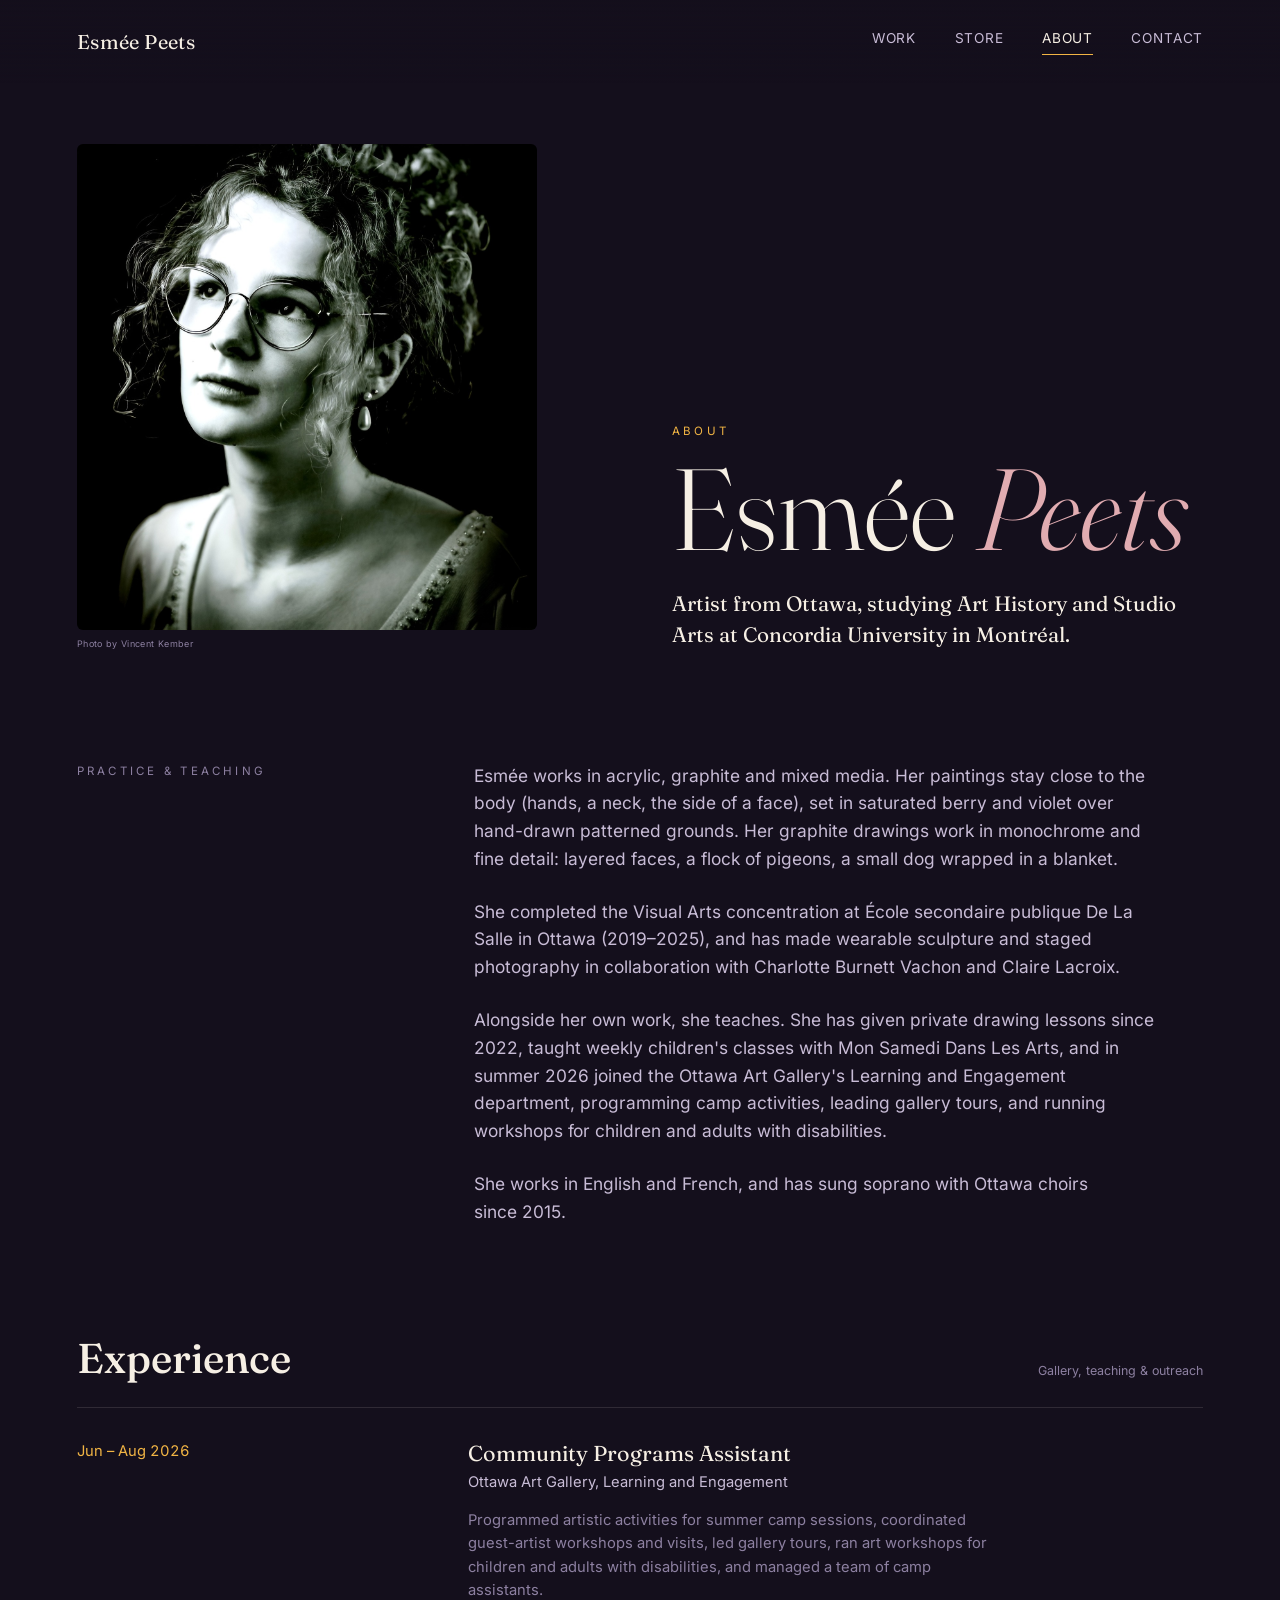
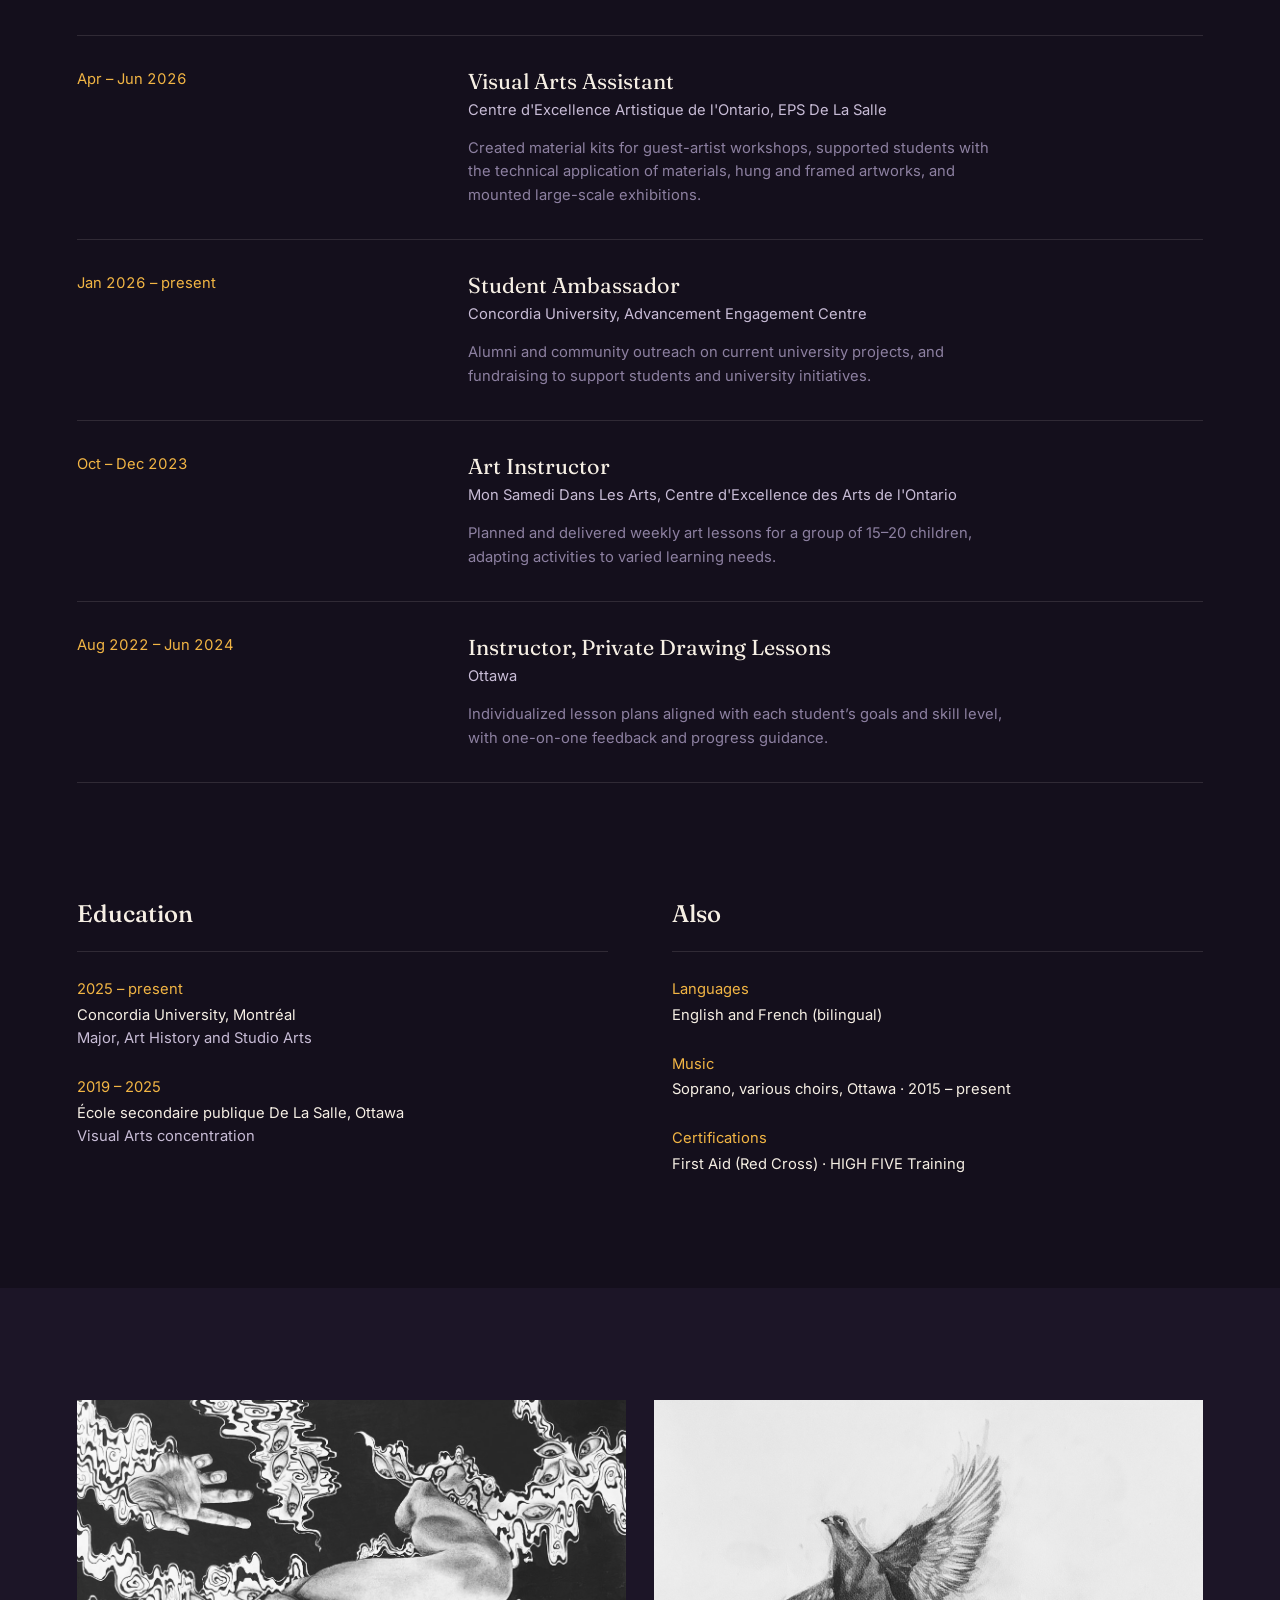
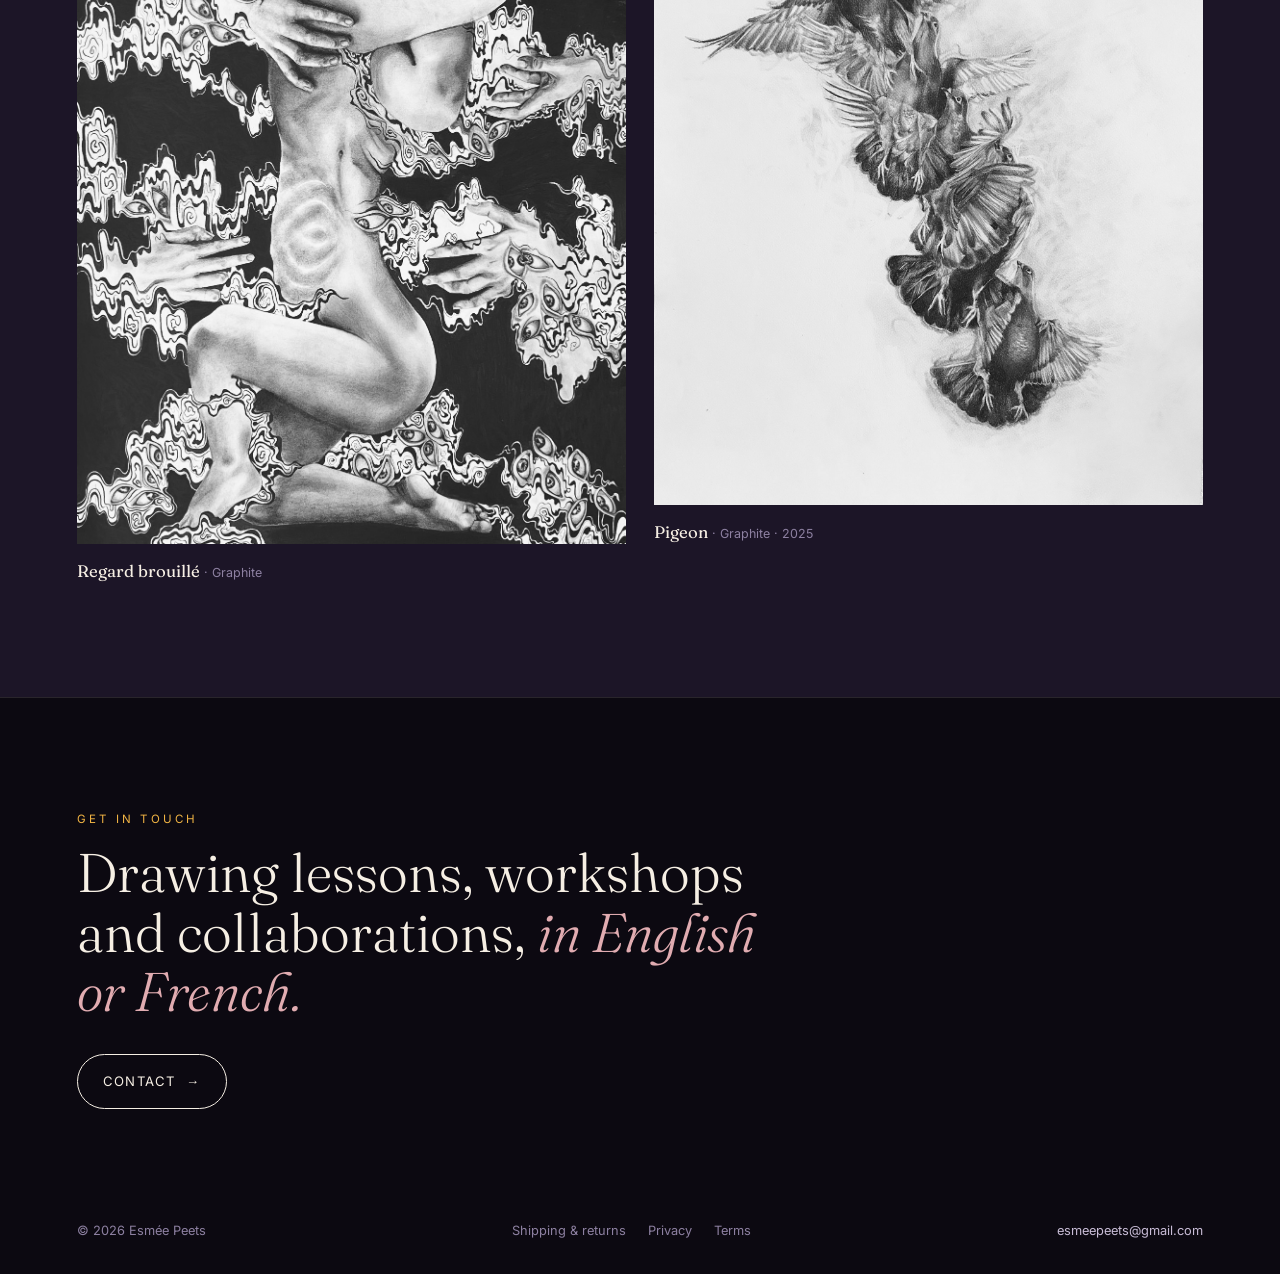
==== about/index.html @ ef52b16f "Add 404, cart, checkout, thank-you and draft policy pages Cart and checkout run on the existing loca" ====
<!DOCTYPE html>
<html lang="en">
<head>
<meta charset="utf-8">
<meta name="viewport" content="width=device-width, initial-scale=1">
<title>About · Esmée Peets</title>
<meta name="description" content="Esmée Peets is a visual artist in Ottawa/Montréal working in painting, graphite drawing, and collaborative wearable sculpture. Studying Art History and Studio Arts at Concordia University.">
<link rel="canonical" href="https://esmeepeets.com/about/">
<meta property="og:type" content="website">
<meta property="og:site_name" content="Esmée Peets">
<meta property="og:title" content="About · Esmée Peets">
<meta property="og:description" content="Esmée Peets is a visual artist in Ottawa/Montréal working in painting, graphite drawing, and collaborative wearable sculpture. Studying Art History and Studio Arts at Concordia University.">
<meta property="og:url" content="https://esmeepeets.com/about/">
<meta property="og:image" content="https://esmeepeets.com/assets/img/esmee-portrait.jpg">
<meta name="twitter:card" content="summary_large_image">
<meta name="twitter:title" content="About · Esmée Peets">
<meta name="twitter:description" content="Esmée Peets is a visual artist in Ottawa/Montréal working in painting, graphite drawing, and collaborative wearable sculpture. Studying Art History and Studio Arts at Concordia University.">
<meta name="twitter:image" content="https://esmeepeets.com/assets/img/esmee-portrait.jpg">
<link rel="icon" href="/favicon.ico" sizes="any">
<link rel="icon" href="/favicon-32x32.png" type="image/png" sizes="32x32">
<link rel="icon" href="/favicon-16x16.png" type="image/png" sizes="16x16">
<link rel="apple-touch-icon" href="/apple-touch-icon.png">
<link rel="preload" href="/assets/fonts/Fraunces-normal-latin.woff2" as="font" type="font/woff2" crossorigin>
<link rel="preload" href="/assets/fonts/Inter-normal-latin.woff2" as="font" type="font/woff2" crossorigin>
<link rel="stylesheet" href="/assets/site.css">
<script>try{if(sessionStorage.getItem('ep-curtain'))document.documentElement.classList.add('ep-arrive')}catch(e){}</script>
<script defer src="/assets/site.js" data-page="about"></script>
<script defer src="/_vercel/insights/script.js"></script>
</head>
<body>
<div id="dc-root"><div class="sc-host"><div data-ref="root" style="min-height:100vh; background:var(--bg); color:var(--ink); font-family:var(--sans); font-size:var(--fs-body); line-height:var(--lh-body); position:relative; overflow-x:clip">

  <header style="position:fixed; top:0; left:0; right:0; z-index:var(--z-header); display:flex; align-items:center; justify-content:space-between; gap:var(--space-lg); padding:var(--header-y) var(--gutter); background:linear-gradient(to bottom, rgba(20,15,28,.88), rgba(20,15,28,0))">
    <a href="/" data-go="home" data-cursor="Home" style="font-family:var(--serif); font-size:var(--fs-wordmark); letter-spacing:var(--tr-wordmark); font-weight:var(--fw-regular); color:var(--ink)">Esmée Peets</a>
    <nav style="display:flex; gap:clamp(1rem,3vw,2.4rem); font-size:var(--fs-nav); letter-spacing:var(--tr-nav); text-transform:uppercase">
      
        
        
          <a class="scp0" href="/work/" data-go="work" style="color:var(--ink-dim); padding-bottom:4px; border-bottom:1px solid transparent; transition:color var(--dur-hover) var(--ease)"><span class="sc-interp">Work</span></a>
        
      
        
        
          <a class="scp0" href="/store/" data-go="store" style="color:var(--ink-dim); padding-bottom:4px; border-bottom:1px solid transparent; transition:color var(--dur-hover) var(--ease)"><span class="sc-interp">Store</span></a>
        
      
        
          <a href="/about/" data-go="about" style="color:var(--ink); padding-bottom:4px; border-bottom:1px solid var(--gold)"><span class="sc-interp">About</span></a>
        
        
      
        
        
          <a class="scp0" href="/contact/" data-go="contact" style="color:var(--ink-dim); padding-bottom:4px; border-bottom:1px solid transparent; transition:color var(--dur-hover) var(--ease)"><span class="sc-interp">Contact</span></a>
        
      
    </nav>
  </header>

  
  

  
  

  
  

  
  
    <main data-screen-label="About" style="padding:var(--page-head-top) var(--gutter) 0">
      <div style="max-width:var(--max-w); margin:0 auto; display:grid; grid-template-columns:repeat(auto-fit, minmax(min(100%, 340px), 1fr)); gap:var(--split-gap); align-items:end">
        <div data-reveal="1" style="position:relative; max-width:460px"><img src="/assets/img/esmee-portrait.jpg" alt="Portrait of Esmée Peets" style="width:100%; height:auto; display:block; border-radius:6px"><div style="margin-top:.5rem; font-size:9px; line-height:1.3; letter-spacing:.04em; color:var(--text-meta)">Photo by Vincent Kember</div></div>
        <div data-reveal="1" data-delay=".1">
          <div style="font-size:var(--fs-eyebrow); letter-spacing:var(--tr-eyebrow); text-transform:uppercase; color:var(--gold)">About</div>
          <h1 style="margin:var(--space-sm) 0 0; font-family:var(--serif); font-weight:var(--fw-light); font-size:var(--fs-hero); line-height:.95">Esmée <em style="color:var(--rose-dust)">Peets</em></h1>
          <p style="margin:var(--space-lg) 0 0; max-width:40ch; font-family:var(--serif); font-size:var(--fs-bio-lead); line-height:1.45; color:var(--ink); text-wrap:pretty">Artist from Ottawa, studying Art History and Studio Arts at Concordia University in Montréal.</p>
        </div>
      </div>

      <section style="max-width:var(--max-w); margin:0 auto; padding:var(--section-y) 0; display:grid; grid-template-columns:repeat(auto-fit, minmax(min(100%, 240px), 1fr)); gap:var(--split-gap)">
        <div data-reveal="1" style="font-size:var(--fs-eyebrow); letter-spacing:var(--tr-eyebrow); text-transform:uppercase; color:var(--ink-faint)">Practice &amp; teaching</div>
        <div style="grid-column:span 2; max-width:62ch; display:flex; flex-direction:column; gap:var(--space-lg); color:var(--ink-dim); font-size:1.08rem; text-wrap:pretty">
          <p data-reveal="1" style="margin:0">Esmée works in acrylic, graphite and mixed media. Her paintings stay close to the body (hands, a neck, the side of a face), set in saturated berry and violet over hand-drawn patterned grounds. Her graphite drawings work in monochrome and fine detail: layered faces, a flock of pigeons, a small dog wrapped in a blanket.</p>
          <p data-reveal="1" style="margin:0">She completed the Visual Arts concentration at École secondaire publique De La Salle in Ottawa (2019–2025), and has made wearable sculpture and staged photography in collaboration with Charlotte Burnett Vachon and Claire Lacroix.</p>
          <p data-reveal="1" style="margin:0">Alongside her own work, she teaches. She has given private drawing lessons since 2022, taught weekly children's classes with Mon Samedi Dans Les Arts, and in summer 2026 joined the Ottawa Art Gallery's Learning and Engagement department, programming camp activities, leading gallery tours, and running workshops for children and adults with disabilities.</p>
          <p data-reveal="1" style="margin:0">She works in English and French, and has sung soprano with Ottawa choirs since 2015.</p>
        </div>
      </section>

      <section style="max-width:var(--max-w); margin:0 auto; padding-bottom:var(--section-y)">
        <div data-reveal="1" style="display:flex; justify-content:space-between; align-items:end; gap:var(--space-lg); flex-wrap:wrap; padding-bottom:var(--space-lg); border-bottom:1px solid var(--line)">
          <h2 style="margin:0; font-family:var(--serif); font-weight:var(--fw-heading); font-size:var(--fs-h2); line-height:var(--lh-heading)">Experience</h2>
          <span style="font-size:var(--fs-meta); color:var(--text-meta)">Gallery, teaching &amp; outreach</span>
        </div>
        
          <div data-reveal="1" style="display:grid; grid-template-columns:repeat(auto-fit, minmax(min(100%, 200px), 1fr)); gap:var(--space-md) var(--space-3xl); padding:var(--space-xl) 0; border-bottom:1px solid var(--line)">
            <div style="font-size:var(--fs-cv); color:var(--gold); font-variant-numeric:tabular-nums"><span class="sc-interp">Jun – Aug 2026</span></div>
            <div style="grid-column:span 2">
              <div style="font-family:var(--serif); font-size:1.35rem; line-height:1.25"><span class="sc-interp">Community Programs Assistant</span></div>
              <div style="font-size:var(--fs-cv); color:var(--ink-dim); margin-top:4px"><span class="sc-interp">Ottawa Art Gallery, Learning and Engagement</span></div>
              <p style="margin:var(--space-sm) 0 0; font-size:var(--fs-cv); color:var(--text-meta); max-width:60ch"><span class="sc-interp">Programmed artistic activities for summer camp sessions, coordinated guest-artist workshops and visits, led gallery tours, ran art workshops for children and adults with disabilities, and managed a team of camp assistants.</span></p>
            </div>
          </div>
        
          <div data-reveal="1" style="display:grid; grid-template-columns:repeat(auto-fit, minmax(min(100%, 200px), 1fr)); gap:var(--space-md) var(--space-3xl); padding:var(--space-xl) 0; border-bottom:1px solid var(--line)">
            <div style="font-size:var(--fs-cv); color:var(--gold); font-variant-numeric:tabular-nums"><span class="sc-interp">Apr – Jun 2026</span></div>
            <div style="grid-column:span 2">
              <div style="font-family:var(--serif); font-size:1.35rem; line-height:1.25"><span class="sc-interp">Visual Arts Assistant</span></div>
              <div style="font-size:var(--fs-cv); color:var(--ink-dim); margin-top:4px"><span class="sc-interp">Centre d'Excellence Artistique de l'Ontario, EPS De La Salle</span></div>
              <p style="margin:var(--space-sm) 0 0; font-size:var(--fs-cv); color:var(--text-meta); max-width:60ch"><span class="sc-interp">Created material kits for guest-artist workshops, supported students with the technical application of materials, hung and framed artworks, and mounted large-scale exhibitions.</span></p>
            </div>
          </div>
        
          <div data-reveal="1" style="display:grid; grid-template-columns:repeat(auto-fit, minmax(min(100%, 200px), 1fr)); gap:var(--space-md) var(--space-3xl); padding:var(--space-xl) 0; border-bottom:1px solid var(--line)">
            <div style="font-size:var(--fs-cv); color:var(--gold); font-variant-numeric:tabular-nums"><span class="sc-interp">Jan 2026 – present</span></div>
            <div style="grid-column:span 2">
              <div style="font-family:var(--serif); font-size:1.35rem; line-height:1.25"><span class="sc-interp">Student Ambassador</span></div>
              <div style="font-size:var(--fs-cv); color:var(--ink-dim); margin-top:4px"><span class="sc-interp">Concordia University, Advancement Engagement Centre</span></div>
              <p style="margin:var(--space-sm) 0 0; font-size:var(--fs-cv); color:var(--text-meta); max-width:60ch"><span class="sc-interp">Alumni and community outreach on current university projects, and fundraising to support students and university initiatives.</span></p>
            </div>
          </div>
        
          <div data-reveal="1" style="display:grid; grid-template-columns:repeat(auto-fit, minmax(min(100%, 200px), 1fr)); gap:var(--space-md) var(--space-3xl); padding:var(--space-xl) 0; border-bottom:1px solid var(--line)">
            <div style="font-size:var(--fs-cv); color:var(--gold); font-variant-numeric:tabular-nums"><span class="sc-interp">Oct – Dec 2023</span></div>
            <div style="grid-column:span 2">
              <div style="font-family:var(--serif); font-size:1.35rem; line-height:1.25"><span class="sc-interp">Art Instructor</span></div>
              <div style="font-size:var(--fs-cv); color:var(--ink-dim); margin-top:4px"><span class="sc-interp">Mon Samedi Dans Les Arts, Centre d'Excellence des Arts de l'Ontario</span></div>
              <p style="margin:var(--space-sm) 0 0; font-size:var(--fs-cv); color:var(--text-meta); max-width:60ch"><span class="sc-interp">Planned and delivered weekly art lessons for a group of 15–20 children, adapting activities to varied learning needs.</span></p>
            </div>
          </div>
        
          <div data-reveal="1" style="display:grid; grid-template-columns:repeat(auto-fit, minmax(min(100%, 200px), 1fr)); gap:var(--space-md) var(--space-3xl); padding:var(--space-xl) 0; border-bottom:1px solid var(--line)">
            <div style="font-size:var(--fs-cv); color:var(--gold); font-variant-numeric:tabular-nums"><span class="sc-interp">Aug 2022 – Jun 2024</span></div>
            <div style="grid-column:span 2">
              <div style="font-family:var(--serif); font-size:1.35rem; line-height:1.25"><span class="sc-interp">Instructor, Private Drawing Lessons</span></div>
              <div style="font-size:var(--fs-cv); color:var(--ink-dim); margin-top:4px"><span class="sc-interp">Ottawa</span></div>
              <p style="margin:var(--space-sm) 0 0; font-size:var(--fs-cv); color:var(--text-meta); max-width:60ch"><span class="sc-interp">Individualized lesson plans aligned with each student’s goals and skill level, with one-on-one feedback and progress guidance.</span></p>
            </div>
          </div>
        
      </section>

      <section style="max-width:var(--max-w); margin:0 auto; padding-bottom:var(--section-y); display:grid; grid-template-columns:repeat(auto-fit, minmax(min(100%, 300px), 1fr)); gap:var(--split-gap)">
        <div data-reveal="1">
          <h3 style="margin:0; padding-bottom:var(--space-md); border-bottom:1px solid var(--line); font-family:var(--serif); font-weight:var(--fw-heading); font-size:1.5rem">Education</h3>
          <div style="display:flex; flex-direction:column; gap:var(--space-lg); margin-top:var(--space-lg); font-size:var(--fs-cv)">
            <div><div style="color:var(--gold)">2025 – present</div><div style="margin-top:2px">Concordia University, Montréal</div><div style="color:var(--ink-dim)">Major, Art History and Studio Arts</div></div>
            <div><div style="color:var(--gold)">2019 – 2025</div><div style="margin-top:2px">École secondaire publique De La Salle, Ottawa</div><div style="color:var(--ink-dim)">Visual Arts concentration</div></div>
          </div>
        </div>
        <div data-reveal="1" data-delay=".1">
          <h3 style="margin:0; padding-bottom:var(--space-md); border-bottom:1px solid var(--line); font-family:var(--serif); font-weight:var(--fw-heading); font-size:1.5rem">Also</h3>
          <div style="display:flex; flex-direction:column; gap:var(--space-lg); margin-top:var(--space-lg); font-size:var(--fs-cv)">
            <div><div style="color:var(--gold)">Languages</div><div style="margin-top:2px">English and French (bilingual)</div></div>
            <div><div style="color:var(--gold)">Music</div><div style="margin-top:2px">Soprano, various choirs, Ottawa · 2015 – present</div></div>
            <div><div style="color:var(--gold)">Certifications</div><div style="margin-top:2px">First Aid (Red Cross) · HIGH FIVE Training</div></div>
          </div>
        </div>
      </section>

      <section style="margin:0 calc(-1 * var(--gutter)); padding:var(--section-y) var(--gutter); background:var(--bg-soft)">
        <div style="max-width:var(--max-w); margin:0 auto; display:grid; grid-template-columns:repeat(auto-fit, minmax(min(100%, 300px), 1fr)); gap:var(--grid-gap); align-items:start">
          
            <figure data-reveal="1" style="margin:0">
              <img src="/assets/img/regard-brouille.jpg" alt="Regard brouillé" data-action="open" data-value="regard-brouille" data-cursor="View" style="display:block; width:100%">
              <figcaption style="margin-top:var(--space-sm); font-size:var(--fs-meta); color:var(--text-meta)"><span style="font-family:var(--serif); font-size:var(--fs-work-title); color:var(--ink)"><span class="sc-interp">Regard brouillé</span></span> · <span class="sc-interp">Graphite</span></figcaption>
            </figure>
          
            <figure data-reveal="1" style="margin:0">
              <img src="/assets/img/pigeon.jpg" alt="Pigeon" data-action="open" data-value="pigeon" data-cursor="View" style="display:block; width:100%">
              <figcaption style="margin-top:var(--space-sm); font-size:var(--fs-meta); color:var(--text-meta)"><span style="font-family:var(--serif); font-size:var(--fs-work-title); color:var(--ink)"><span class="sc-interp">Pigeon</span></span> · <span class="sc-interp">Graphite · 2025</span></figcaption>
            </figure>
          
        </div>
      </section>
    </main>
  

  
  

  <footer style="padding:var(--section-y) var(--gutter) var(--space-xl); border-top:1px solid var(--line); background:var(--bg-deep)">
    <div style="max-width:var(--max-w); margin:0 auto">
      
        <div data-reveal="1" style="padding-bottom:var(--section-y)">
          <div style="font-size:var(--fs-eyebrow); letter-spacing:var(--tr-eyebrow); text-transform:uppercase; color:var(--gold)">Get in touch</div>
          <h2 style="margin:var(--space-sm) 0 0; max-width:22ch; font-family:var(--serif); font-weight:var(--fw-light); font-size:var(--fs-footer-cta); line-height:1.1; text-wrap:pretty">Drawing lessons, workshops and collaborations, <em style="color:var(--rose-dust)">in English or French.</em></h2>
          <a class="scp5" href="/contact/" data-go="contact" data-cursor="Say hi" style="display:inline-flex; gap:.7rem; margin-top:var(--space-xl); padding:1rem 1.6rem; border-radius:var(--radius-pill); border:1px solid var(--ink); font-size:var(--fs-btn); letter-spacing:var(--tr-btn); text-transform:uppercase; transition:background var(--dur-hover) var(--ease), color var(--dur-hover) var(--ease)">Contact <span>→</span></a>
        </div>
      
      <div style="display:flex; flex-wrap:wrap; justify-content:space-between; gap:var(--space-md); font-size:var(--fs-footer); color:var(--ink-faint)">
        <span>© 2026 Esmée Peets</span><span class="ep-foot-links"><a href="/shipping-returns/" data-go="shipping">Shipping &amp; returns</a><a href="/privacy/" data-go="privacy">Privacy</a><a href="/terms/" data-go="terms">Terms</a></span>
        <a href="mailto:esmeepeets@gmail.com" style="color:var(--ink-dim)">esmeepeets@gmail.com</a>
      </div>
    </div>
  </footer>

  <template data-if="lb"><div data-action="closeLb" style="position:fixed; inset:0; z-index:var(--z-lightbox); background:var(--surface-scrim); display:flex; align-items:center; justify-content:center; padding:5vh 5vw; backdrop-filter:blur(6px)">
      <div data-action="stop" style="display:flex; flex-wrap:wrap; align-items:flex-end; gap:var(--space-3xl); width:100%; max-width:var(--max-w-lightbox)">
        <div style="flex:1 1 420px; min-width:0; display:flex; justify-content:center">
          <img data-bind-src="lb.src" data-bind-alt="lb.title" style="display:block; max-width:100%; max-height:82vh; object-fit:contain; box-shadow:0 40px 90px rgba(0,0,0,.6)">
        </div>
        <div style="flex:0 1 260px">
          <div style="font-size:var(--fs-meta); color:var(--gold); font-variant-numeric:tabular-nums; letter-spacing:.1em"><span class="sc-interp" data-bind="lbCounter"></span></div>
          <div style="margin-top:var(--space-sm); font-family:var(--serif); font-size:var(--fs-lightbox-title); line-height:1.1"><span class="sc-interp" data-bind="lb.title"></span></div>
          <div style="margin-top:var(--space-md); display:flex; flex-direction:column; gap:.3rem; font-size:var(--fs-lightbox-meta); color:var(--ink-dim)">
            <span><span class="sc-interp" data-bind="lb.medium"></span></span>
            <span><span class="sc-interp" data-bind="lb.dimsLine"></span></span>
            <span><span class="sc-interp" data-bind="lb.yearLine"></span></span>
            <span style="color:var(--text-meta)"><span class="sc-interp" data-bind="lb.noteLine"></span></span>
          </div>
          <div style="display:flex; gap:var(--space-sm); margin-top:var(--space-xl)">
            <button class="scp2" data-action="lbPrev" aria-label="Previous" style="width:var(--hit-round); height:var(--hit-round); border-radius:50%; border:1px solid var(--line); background:transparent">←</button>
            <button class="scp2" data-action="lbNext" aria-label="Next" style="width:var(--hit-round); height:var(--hit-round); border-radius:50%; border:1px solid var(--line); background:transparent">→</button>
          </div>
        </div>
      </div>
      <button class="scp2" data-action="closeLb" aria-label="Close" style="position:absolute; top:1.4rem; right:var(--gutter); width:var(--hit-round); height:var(--hit-round); border-radius:50%; border:1px solid var(--line); background:transparent; font-size:1.1rem">✕</button>
    </div></template>

  
    <div style="position:fixed; inset:0; z-index:var(--z-grain); pointer-events:none; opacity:.09; mix-blend-mode:overlay"></div>
  
  <div data-curtain style="position: fixed; inset: 0px; z-index: var(--z-curtain); pointer-events: none; display: flex;"><span style="flex: 1 1 0%; margin-right: -1px; background: linear-gradient(to right, #360167, #6B0772, #AF1281, #CF268A, #E65C9C, #FB8CAB) 0% 0 / 400% 100%; transform: scaleY(0); transform-origin: center bottom; transition: none;"></span><span style="flex: 1 1 0%; margin-right: -1px; background: linear-gradient(to right, #360167, #6B0772, #AF1281, #CF268A, #E65C9C, #FB8CAB) 33.333% 0 / 400% 100%; transform: scaleY(0); transform-origin: center bottom; transition: none;"></span><span style="flex: 1 1 0%; margin-right: -1px; background: linear-gradient(to right, #360167, #6B0772, #AF1281, #CF268A, #E65C9C, #FB8CAB) 66.667% 0 / 400% 100%; transform: scaleY(0); transform-origin: center bottom; transition: none;"></span><span style="flex: 1 1 0%; background: linear-gradient(to right, #360167, #6B0772, #AF1281, #CF268A, #E65C9C, #FB8CAB) 100% 0 / 400% 100%; transform: scaleY(0); transform-origin: center bottom; transition: none;"></span></div>
  
</div></div></div>
<script id="ep-data" type="application/json">{"works":[{"id":"flux","title":"Flux","cat":"painting","src":"/assets/img/flux.jpg","medium":"Acrylic on canvas","meta":"Acrylic on canvas · 36 x 48 in","dimsLine":"36 x 48 in","yearLine":"","noteLine":"Grade 12 series"},{"id":"jecoute","title":"J'écoute","cat":"painting","src":"/assets/img/jecoute.jpg","medium":"Acrylic on canvas","meta":"Acrylic on canvas · 16 x 20 in","dimsLine":"16 x 20 in","yearLine":"","noteLine":"Grade 12 series"},{"id":"regard-brouille","title":"Regard brouillé","cat":"drawing","src":"/assets/img/regard-brouille.jpg","medium":"Graphite","meta":"Graphite","dimsLine":"Dimensions to confirm","yearLine":"","noteLine":"Grade 10 studio work"},{"id":"etreinte","title":"Étreinte","cat":"painting","src":"/assets/img/etreinte.jpg","medium":"Acrylic on canvas","meta":"Acrylic on canvas · 30 x 40 in","dimsLine":"30 x 40 in","yearLine":"","noteLine":"Grade 12 series"},{"id":"brumeuse","title":"Brumeuse","cat":"collab","src":"/assets/img/brumeuse.jpg","medium":"Mixed media","meta":"Mixed media · 2024","dimsLine":"","yearLine":"2024","noteLine":"With Charlotte Burnett Vachon"},{"id":"pigeon","title":"Pigeon","cat":"drawing","src":"/assets/img/pigeon.jpg","medium":"Graphite","meta":"Graphite · 2025","dimsLine":"Dimensions to confirm","yearLine":"2025","noteLine":""},{"id":"resonance","title":"Résonance","cat":"painting","src":"/assets/img/resonance.jpg","medium":"Acrylic on canvas","meta":"Acrylic on canvas · 30 x 40 in","dimsLine":"30 x 40 in","yearLine":"","noteLine":"Grade 12 series"},{"id":"still-life","title":"Still Life","cat":"mixed","src":"/assets/img/still-life.jpg","medium":"Mixed media","meta":"Mixed media · 2025","dimsLine":"Dimensions to confirm","yearLine":"2025","noteLine":""},{"id":"la-vie-en-rose","title":"La vie en rose","cat":"painting","src":"/assets/img/la-vie-en-rose.jpg","medium":"Acrylic","meta":"Acrylic · 2023","dimsLine":"Dimensions to confirm","yearLine":"2023","noteLine":""},{"id":"inspiration","title":"Inspiration","cat":"painting","src":"/assets/img/inspiration.jpg","medium":"Acrylic on canvas","meta":"Acrylic on canvas · 30 x 40 in","dimsLine":"30 x 40 in","yearLine":"","noteLine":"Grade 12 series"},{"id":"gloutonne","title":"Gloutonne","cat":"collab","src":"/assets/img/gloutonne.jpg","medium":"Photography","meta":"Photography · 2024","dimsLine":"Dimensions to confirm","yearLine":"2024","noteLine":"With Claire Lacroix"},{"id":"portrait-decoupe","title":"Portrait découpé","cat":"drawing","src":"/assets/img/portrait-decoupe.jpg","medium":"Graphite","meta":"Graphite","dimsLine":"Dimensions to confirm","yearLine":"","noteLine":"Grade 9 studio work"},{"id":"epanouissement","title":"Épanouissement","cat":"painting","src":"/assets/img/epanouissement.jpg","medium":"Acrylic on canvas","meta":"Acrylic on canvas · 16 x 24 in · 2025","dimsLine":"16 x 24 in","yearLine":"2025","noteLine":""},{"id":"smokin-cocotte","title":"Smokin' Cocotte","cat":"collab","src":"/assets/img/smokin-cocotte.jpg","medium":"Mixed media","meta":"Mixed media · 2023","dimsLine":"","yearLine":"2023","noteLine":"With Charlotte Burnett Vachon"},{"id":"grand-papa","title":"Grand-papa","cat":"painting","src":"/assets/img/grand-papa.jpg","medium":"Acrylic on canvas","meta":"Acrylic on canvas","dimsLine":"Dimensions to confirm","yearLine":"","noteLine":"Grade 10 studio work"},{"id":"chien-etude","title":"Untitled (Dog Study)","cat":"drawing","src":"/assets/img/chien-etude.jpg","medium":"Graphite","meta":"Graphite","dimsLine":"Dimensions to confirm","yearLine":"","noteLine":""}],"prices":{"flux":null,"jecoute":null,"regard-brouille":null,"etreinte":null,"pigeon":null,"still-life":null,"la-vie-en-rose":null,"inspiration":null,"grand-papa":null,"chien-etude":null},"status":{"flux":"available","jecoute":"sold","regard-brouille":"available","etreinte":"sold","pigeon":"sold","still-life":"sold","la-vie-en-rose":"sold","inspiration":"available","grand-papa":"sold","chien-etude":"sold"},"storeCats":["all","painting","drawing"],"storeViews":["forsale","sold"],"cats":["all","painting","drawing","collab","mixed"],"reasons":["Commission","Drawing lessons","Purchase inquiry","Something else"]}</script>
</body>
</html>
---- assets/site.css ----
/* Generated by build.py from Claude Design's export — tokens copied verbatim from tokens/*.css */
/* Fraunces (variable, opsz 9–144) + Inter (variable) — self-hosted from Google Fonts, latin + latin-ext */
@font-face{font-family:'Fraunces';font-style:italic;font-weight:300 600;font-display:swap;src:url('/assets/fonts/Fraunces-italic-latin-ext.woff2') format('woff2');unicode-range:U+0100-02BA, U+02BD-02C5, U+02C7-02CC, U+02CE-02D7, U+02DD-02FF, U+0304, U+0308, U+0329, U+1D00-1DBF, U+1E00-1E9F, U+1EF2-1EFF, U+2020, U+20A0-20AB, U+20AD-20C0, U+2113, U+2C60-2C7F, U+A720-A7FF;}
@font-face{font-family:'Fraunces';font-style:italic;font-weight:300 600;font-display:swap;src:url('/assets/fonts/Fraunces-italic-latin.woff2') format('woff2');unicode-range:U+0000-00FF, U+0131, U+0152-0153, U+02BB-02BC, U+02C6, U+02DA, U+02DC, U+0304, U+0308, U+0329, U+2000-206F, U+20AC, U+2122, U+2191, U+2193, U+2212, U+2215, U+FEFF, U+FFFD;}
@font-face{font-family:'Fraunces';font-style:normal;font-weight:300 600;font-display:swap;src:url('/assets/fonts/Fraunces-normal-latin-ext.woff2') format('woff2');unicode-range:U+0100-02BA, U+02BD-02C5, U+02C7-02CC, U+02CE-02D7, U+02DD-02FF, U+0304, U+0308, U+0329, U+1D00-1DBF, U+1E00-1E9F, U+1EF2-1EFF, U+2020, U+20A0-20AB, U+20AD-20C0, U+2113, U+2C60-2C7F, U+A720-A7FF;}
@font-face{font-family:'Fraunces';font-style:normal;font-weight:300 600;font-display:swap;src:url('/assets/fonts/Fraunces-normal-latin.woff2') format('woff2');unicode-range:U+0000-00FF, U+0131, U+0152-0153, U+02BB-02BC, U+02C6, U+02DA, U+02DC, U+0304, U+0308, U+0329, U+2000-206F, U+20AC, U+2122, U+2191, U+2193, U+2212, U+2215, U+FEFF, U+FFFD;}
@font-face{font-family:'Inter';font-style:normal;font-weight:300 600;font-display:swap;src:url('/assets/fonts/Inter-normal-latin-ext.woff2') format('woff2');unicode-range:U+0100-02BA, U+02BD-02C5, U+02C7-02CC, U+02CE-02D7, U+02DD-02FF, U+0304, U+0308, U+0329, U+1D00-1DBF, U+1E00-1E9F, U+1EF2-1EFF, U+2020, U+20A0-20AB, U+20AD-20C0, U+2113, U+2C60-2C7F, U+A720-A7FF;}
@font-face{font-family:'Inter';font-style:normal;font-weight:300 600;font-display:swap;src:url('/assets/fonts/Inter-normal-latin.woff2') format('woff2');unicode-range:U+0000-00FF, U+0131, U+0152-0153, U+02BB-02BC, U+02C6, U+02DA, U+02DC, U+0304, U+0308, U+0329, U+2000-206F, U+20AC, U+2122, U+2191, U+2193, U+2212, U+2215, U+FEFF, U+FFFD;}
/* Esmée Peets — colour. Deep aubergine canvas + saturated pigment accents. Source: esmee-peets-site/assets/styles.css + design-tokens.json */
:root{
  /* canvas */
  --bg:#140f1c;
  --bg-soft:#1c1527;
  --surface:#241b34;
  --surface-2:#2c2140;
  --bg-deep:#0c0911;
  --line:rgba(246,239,228,0.12);
  /* ink */
  --ink:#f6efe4;
  --ink-dim:#c8bcd6;
  --ink-faint:#8d80a1;
  /* pigment accents (v1) */
  --coral:#ff6b52;
  --gold:#f2b544;
  --violet:#9b7bff;
  --teal:#34d7b9;
  --rose:#ff8fb1;
  /* signature accent — re-weighted from Esmée's grade 12 acrylic series (design-tokens.json) */
  --berry:#a8477a;
  --rose-dust:#e1acb1;
  --mauve:#c08594;

  /* semantic */
  --surface-page:var(--bg);
  --surface-soft:var(--bg-soft);
  --surface-card:var(--surface);
  --surface-hover:var(--surface-2);
  --surface-header:rgba(20,15,28,0.72);
  --surface-scrim:rgba(12,9,17,0.92);
  --surface-glass:rgba(246,239,228,0.08);
  --border-subtle:var(--line);
  --text-heading:var(--ink);
  --text-body:var(--ink-dim);
  --text-meta:var(--ink-faint);
  --text-on-light:var(--bg);
  --text-ph-label:rgba(20,15,28,0.75);
  --accent-primary:var(--coral);
  --accent-signature:var(--berry);
  --accent-underline:var(--gold);
  --accent-email:var(--gold);
  --accent-separator:var(--gold);
  --cursor-dot:var(--gold);
  --selection-bg:var(--coral);

  /* hero mesh — four drifting radial washes */
  --grad-1:radial-gradient(circle at 20% 20%, rgba(255,107,82,0.55), transparent 55%); /* @kind color */
  --grad-2:radial-gradient(circle at 80% 30%, rgba(155,123,255,0.5), transparent 55%); /* @kind color */
  --grad-3:radial-gradient(circle at 50% 80%, rgba(52,215,185,0.4), transparent 55%); /* @kind color */
  --grad-4:radial-gradient(circle at 85% 85%, rgba(242,181,68,0.4), transparent 55%); /* @kind color */
  /* signature mesh — berry / rose / violet, closer to the real paintings */
  --grad-sig-1:radial-gradient(circle at 20% 25%, rgba(168,71,122,0.7), transparent 55%); /* @kind color */
  --grad-sig-2:radial-gradient(circle at 80% 30%, rgba(255,143,177,0.45), transparent 55%); /* @kind color */
  --grad-sig-3:radial-gradient(circle at 45% 85%, rgba(155,123,255,0.4), transparent 55%); /* @kind color */
  --grad-sig-4:radial-gradient(circle at 88% 85%, rgba(255,107,82,0.35), transparent 55%); /* @kind color */

  /* artwork placeholders (135°) */
  --ph-1:linear-gradient(135deg, #ff6b52, #f2b544); /* @kind color */
  --ph-2:linear-gradient(135deg, #9b7bff, #34d7b9); /* @kind color */
  --ph-3:linear-gradient(135deg, #f2b544, #ff8fb1); /* @kind color */
  --ph-4:linear-gradient(135deg, #34d7b9, #9b7bff); /* @kind color */
  --ph-5:linear-gradient(135deg, #ff8fb1, #ff6b52); /* @kind color */
  --ph-6:linear-gradient(135deg, #f2b544, #34d7b9); /* @kind color */
  --ph-7:linear-gradient(135deg, #ff6b52, #9b7bff); /* @kind color */
  --ph-8:linear-gradient(135deg, #34d7b9, #f2b544); /* @kind color */
  --ph-portrait:linear-gradient(160deg, #2c2140, #ff6b52 140%); /* @kind color */

  /* page-transition curtain panels (160°) */
  --curtain-1:linear-gradient(160deg, var(--coral), var(--violet)); /* @kind color */
  --curtain-2:linear-gradient(160deg, var(--gold), var(--coral)); /* @kind color */
  --curtain-3:linear-gradient(160deg, var(--teal), var(--violet)); /* @kind color */
  --curtain-4:linear-gradient(160deg, var(--rose), var(--gold)); /* @kind color */
}
/* Fraunces (serif display) + Inter (sans body) */
:root{
  --serif:'Fraunces', Georgia, serif;
  --sans:'Inter', -apple-system, sans-serif;
  --font-display:var(--serif);
  --font-body:var(--sans);

  --fs-hero:clamp(3.2rem, 9vw, 8rem);
  --fs-contact:clamp(2.6rem, 8vw, 6rem);
  --fs-h1:clamp(2.6rem, 6vw, 4.4rem);
  --fs-about-h1:clamp(2.4rem, 5vw, 3.6rem);
  --fs-footer-cta:clamp(2rem, 5vw, 3.4rem);
  --fs-h2:clamp(1.8rem, 3.4vw, 2.6rem);
  --fs-split-h2:clamp(1.8rem, 3vw, 2.4rem);
  --fs-statement:clamp(1.6rem, 3.4vw, 2.6rem);
  --fs-email:clamp(1.4rem, 3vw, 2rem);
  --fs-lightbox-title:1.8rem;
  --fs-bio-lead:1.3rem;
  --fs-marquee:1.3rem;
  --fs-wordmark:1.25rem;
  --fs-lead:1.05rem;
  --fs-work-title:1.05rem;
  --fs-body:1rem;
  --fs-cv:.92rem;
  --fs-small:.9rem;
  --fs-nav:.85rem;
  --fs-btn:.82rem;
  --fs-lightbox-meta:.82rem;
  --fs-footer:.8rem;
  --fs-meta:.78rem;
  --fs-pill:.78rem;
  --fs-eyebrow:.72rem;
  --fs-ph-label:.68rem;
  --fs-cursor:.65rem;

  --fw-light:300; /* @kind font */
  --fw-regular:400; /* @kind font */
  --fw-heading:500; /* @kind font */
  --fw-semibold:600; /* @kind font */

  --lh-body:1.6; /* @kind font */
  --lh-heading:1.05; /* @kind font */

  --tr-heading:-0.01em; /* @kind font */
  --tr-wordmark:0.02em; /* @kind font */
  --tr-eyebrow:0.28em; /* @kind font */
  --tr-cue:.2em; /* @kind font */
  --tr-cursor:.18em; /* @kind font */
  --tr-ph-label:.12em; /* @kind font */
  --tr-btn:.08em; /* @kind font */
  --tr-nav:.06em; /* @kind font */
  --tr-pill:.06em; /* @kind font */
}
/* Layout + spacing — exact values from the v1 site (rem-based, vw gutters) */
:root{
  --gutter:6vw; /* @kind spacing */
  --gutter-mobile-nav:8vw; /* @kind spacing */
  --max-w:1240px; /* @kind spacing */
  --max-w-lightbox:1100px; /* @kind spacing */
  --max-w-contact:780px; /* @kind spacing */

  --section-y:7rem; /* @kind spacing */
  --page-head-top:9rem; /* @kind spacing */
  --contact-head-top:10rem; /* @kind spacing */
  --header-y:1.6rem; /* @kind spacing */
  --header-y-scrolled:1rem; /* @kind spacing */

  --space-3xs:.2rem;
  --space-2xs:.5rem;
  --space-xs:.6rem;
  --space-sm:.9rem;
  --space-md:1.1rem;
  --space-lg:1.6rem;
  --space-xl:2rem;
  --space-2xl:2.4rem;
  --space-3xl:3rem;
  --space-4xl:4rem;

  --grid-gap:1.8rem; /* @kind spacing */
  --strip-gap:1.6rem; /* @kind spacing */
  --split-gap:4rem; /* @kind spacing */

  --radius-sm:6px;
  --radius-md:10px;
  --radius-pill:999px;

  --ratio-art:4/5; /* @kind other */
  --ratio-portrait:3/4; /* @kind other */

  --hit-round:44px; /* @kind spacing */
  --z-header:500; /* @kind other */
  --z-lightbox:800; /* @kind other */
  --z-grain:998; /* @kind other */
  --z-cursor:999; /* @kind other */
  --z-curtain:1000; /* @kind other */
}
/* Motion — long, soft deceleration. Nothing bounces. */
:root{
  --ease:cubic-bezier(.22,1,.36,1); /* @kind other */
  --ease-soft:cubic-bezier(.16,.84,.44,1); /* @kind other */
  --dur-micro:.25s; /* @kind other */
  --dur-hover:.35s; /* @kind other */
  --dur-nav:.5s; /* @kind other */
  --dur-reveal:.9s; /* @kind other */
  --dur-stagger:.8s; /* @kind other */
  --dur-curtain-in:.55s; /* @kind other */
  --dur-curtain-out:.6s; /* @kind other */
  --dur-mesh:22s; /* @kind other */
  --dur-marquee:28s; /* @kind other */
  --reveal-y:28px; /* @kind spacing */
  --stagger-step:.07s; /* @kind other */
}
@keyframes ep-mesh-drift{0%{transform:translate3d(0,0,0) scale(1)}50%{transform:translate3d(-2%,3%,0) scale(1.08)}100%{transform:translate3d(3%,-2%,0) scale(1.02)}}
@keyframes ep-rise{from{transform:translateY(110%)}to{transform:translateY(0)}}
@keyframes ep-fade-up{from{opacity:0;transform:translateY(16px)}to{opacity:1;transform:translateY(0)}}
@keyframes ep-cue-drip{0%{top:-100%}60%{top:100%}100%{top:100%}}
@keyframes ep-marquee{from{transform:translateX(0)}to{transform:translateX(-50%)}}
@keyframes ep-curtain-in{from{transform:scaleY(0)}to{transform:scaleY(1)}}
@keyframes ep-curtain-out{from{transform:scaleY(1)}to{transform:scaleY(0)}}
@keyframes ep-pop{from{opacity:0;transform:scale(.92)}to{opacity:1;transform:scale(1)}}
@media (prefers-reduced-motion:reduce){:root{--dur-mesh:0s;--dur-marquee:0s}}
/* page styles (dc <helmet>) */
html,body{margin:0;background:#140f1c;color:#f6efe4;-webkit-font-smoothing:antialiased}
*{box-sizing:border-box}
::selection{background:var(--coral);color:var(--bg)}
a{color:var(--ink);text-decoration:none}
a:hover{color:var(--gold)}
body.ep-cursor,body.ep-cursor *{cursor:none!important}
input,textarea,button{font:inherit;color:inherit}
/* dc runtime rules */
html,body{height:100%;margin:0}#dc-root,#dc-root>.sc-host{height:100%}
@media print{@page{margin:.5cm}figure,table{break-inside:avoid}#dc-root,#dc-root>.sc-host{height:auto}*,::before,::after{print-color-adjust:exact;backdrop-filter:none!important;animation-delay:-99s!important;animation-duration:.001s!important;animation-iteration-count:1!important;animation-fill-mode:both!important;animation-play-state:running!important;transition-duration:0s!important}}
.scp0:hover{color:var(--ink) !important}
.scp1:hover{background:var(--gold) !important;color:var(--bg) !important}
.scp2:hover{background:var(--surface-2) !important}
.scp3:hover{transform:scale(1.05) !important}
.scp4:hover{transform:scale(1.06) !important;filter:saturate(1.1) brightness(.95) !important}
.scp5:hover{background:var(--ink) !important;color:var(--bg) !important}
.scp6:hover{border-color:var(--ink-faint) !important;color:var(--ink) !important}
.scp7:hover{transform:scale(1.04) !important}
.scp8:hover{color:var(--ink) !important;border-color:var(--ink-faint) !important}
.scp9:focus{border-bottom-color:var(--gold) !important}
.scpa:hover{background:var(--gold) !important}
/* store: sold / reserved cards (handoff spec) - muted status label; sold artwork dimmed + desaturated */
article[data-status="sold"] img{opacity:.55;filter:grayscale(.6)}
article[data-status="sold"]>div:nth-child(2)>div:last-child,article[data-status="reserved"]>div:nth-child(2)>div:last-child{color:var(--ink-faint)!important}
/* narrow phones: 4 nav links + wordmark on one row; nav wraps below rather than overflowing */
@media (max-width:520px){header{flex-wrap:wrap!important;row-gap:.5rem!important;column-gap:.75rem!important}header>a{white-space:nowrap;font-size:1.1rem!important}header>nav{gap:.7rem!important;font-size:.7rem!important;letter-spacing:.04em!important}}
/* arriving from an internal link: curtain starts closed (no flash before site.js runs) */
html.ep-arrive [data-curtain]>span{transform:scaleY(1)!important}

/* shop pages: cart, checkout, thank-you, 404, policies */
.ep-wrap{position:relative;max-width:var(--max-w);margin:0 auto}
.ep-narrow{max-width:760px}
.ep-eyebrow{font-size:var(--fs-eyebrow);letter-spacing:var(--tr-eyebrow);text-transform:uppercase;color:var(--gold)}
.ep-h1{margin:var(--space-sm) 0 0;font-family:var(--serif);font-weight:var(--fw-light);font-size:var(--fs-h1);line-height:.98}
.ep-h1 em{color:var(--rose-dust)}
.ep-h1-xl{font-size:var(--fs-contact)}
.ep-lead{margin:var(--space-lg) 0 0;max-width:54ch;color:var(--ink-dim);font-size:var(--fs-lead);text-wrap:pretty}
.ep-grid{display:grid;grid-template-columns:minmax(0,1.55fr) minmax(0,1fr);gap:clamp(1.5rem,4vw,3.5rem);margin-top:var(--space-3xl);align-items:start}
.ep-grid-one{grid-template-columns:minmax(0,1fr)}
@media(max-width:880px){.ep-grid{grid-template-columns:minmax(0,1fr)}}
.ep-card{background:var(--surface-glass);border:1px solid var(--line);border-radius:var(--radius-md);padding:clamp(1.2rem,3.5vw,2.2rem);backdrop-filter:blur(14px)}
.ep-sticky{position:sticky;top:6.5rem}
@media(max-width:880px){.ep-sticky{position:static}}
.ep-label{display:flex;flex-direction:column;gap:.4rem}
.ep-label>span,.ep-cap{font-size:var(--fs-eyebrow);letter-spacing:var(--tr-eyebrow);text-transform:uppercase;color:var(--ink-faint)}
.ep-input{width:100%;background:transparent;border:0;border-bottom:1px solid var(--line);padding:.6rem 0;font-size:1.1rem;outline:none;border-radius:0;color:var(--ink)}
.ep-input:focus{border-bottom-color:var(--gold)}
select.ep-input{appearance:none;-webkit-appearance:none;cursor:pointer;background-image:linear-gradient(45deg,transparent 50%,var(--ink-faint) 50%),linear-gradient(135deg,var(--ink-faint) 50%,transparent 50%);background-position:calc(100% - 14px) 55%,calc(100% - 9px) 55%;background-size:5px 5px,5px 5px;background-repeat:no-repeat;padding-right:1.6rem}
select.ep-input option{background:var(--bg);color:var(--ink)}
textarea.ep-input{resize:vertical;min-height:5.5rem}
.ep-two{display:grid;grid-template-columns:1fr 1fr;gap:var(--space-xl)}
@media(max-width:560px){.ep-two{grid-template-columns:minmax(0,1fr)}}
.ep-form{display:flex;flex-direction:column;gap:var(--space-xl)}
[hidden].ep-fieldset,[hidden].ep-card,[hidden].ep-form,.ep-card[hidden]{display:none!important}
.ep-fieldset{border:0;margin:0;padding:0;min-width:0;display:flex;flex-direction:column;gap:var(--space-xl)}
.ep-btn{display:inline-flex;align-items:center;justify-content:center;gap:.7rem;padding:1rem 1.6rem;border-radius:var(--radius-pill);border:1px solid var(--ink);background:var(--ink);color:var(--bg);font-size:var(--fs-btn);letter-spacing:var(--tr-btn);text-transform:uppercase;cursor:pointer;white-space:nowrap;transition:background var(--dur-hover) var(--ease),border-color var(--dur-hover) var(--ease)}
.ep-btn:hover{background:var(--gold);border-color:var(--gold);color:var(--bg)}
.ep-btn[disabled]{opacity:.55;pointer-events:none}
.ep-btn-ghost{background:transparent;color:var(--ink);border-color:var(--line)}
.ep-btn-ghost:hover{background:transparent;border-color:var(--ink-faint);color:var(--ink)}
.ep-btn-block{width:100%}
.ep-actions{display:flex;flex-wrap:wrap;align-items:center;gap:var(--space-md)}
.ep-link{background:transparent;border:0;padding:0 0 3px;border-bottom:1px solid var(--gold);font-size:var(--fs-small);cursor:pointer;color:var(--ink)}
.ep-link-dim{border-bottom-color:var(--line);color:var(--ink-dim);font-size:var(--fs-meta)}
.ep-link-dim:hover{color:var(--ink);border-bottom-color:var(--ink-faint)}
.ep-row{display:grid;grid-template-columns:84px minmax(0,1fr) auto;gap:var(--space-md);align-items:center;padding:var(--space-md) 0;border-top:1px solid var(--line)}
.ep-row:first-child{border-top:0;padding-top:0}
.ep-row:last-child{padding-bottom:0}
.ep-thumb{width:84px;height:104px;object-fit:cover;border-radius:var(--radius-sm);background:var(--surface);display:block}
.ep-row-title{font-family:var(--serif);font-size:1.35rem;line-height:1.15}
.ep-row-meta{margin-top:.25rem;font-size:var(--fs-meta);color:var(--ink-dim)}
.ep-row-end{display:flex;flex-direction:column;align-items:flex-end;gap:.6rem;text-align:right;font-size:var(--fs-small)}
@media(max-width:520px){.ep-row{grid-template-columns:64px minmax(0,1fr)}.ep-thumb{width:64px;height:80px}.ep-row-end{grid-column:2;flex-direction:row;justify-content:space-between;align-items:baseline;text-align:left}}
.ep-mini{display:grid;grid-template-columns:44px minmax(0,1fr) auto;gap:.8rem;align-items:center;padding:.7rem 0;border-top:1px solid var(--line);font-size:var(--fs-small)}
.ep-mini:first-child{border-top:0}
.ep-mini img{width:44px;height:54px;object-fit:cover;border-radius:4px;display:block}
.ep-mini b{font-family:var(--serif);font-weight:var(--fw-regular);font-size:1.05rem}
.ep-sum{display:flex;justify-content:space-between;gap:var(--space-md);padding:.55rem 0;font-size:var(--fs-small);color:var(--ink-dim)}
.ep-sum b{font-weight:var(--fw-regular);color:var(--ink);text-align:right}
.ep-sum-total{border-top:1px solid var(--line);margin-top:.4rem;padding-top:1rem;color:var(--ink);font-size:1rem}
.ep-note{margin:var(--space-md) 0 0;font-size:var(--fs-meta);color:var(--ink-faint);line-height:1.55;text-wrap:pretty}
.ep-choice{display:flex;flex-wrap:wrap;gap:var(--space-2xs)}
.ep-choice label{cursor:pointer}
.ep-choice input{position:absolute;opacity:0;pointer-events:none}
.ep-choice span{display:inline-block;padding:.55rem 1rem;border-radius:var(--radius-pill);border:1px solid var(--line);color:var(--ink-dim);font-size:var(--fs-pill);transition:color var(--dur-hover) var(--ease),border-color var(--dur-hover) var(--ease)}
.ep-choice label:hover span{color:var(--ink);border-color:var(--ink-faint)}
.ep-choice input:checked+span{background:var(--rose);border-color:var(--rose);color:var(--bg)}
.ep-choice input:focus-visible+span{outline:2px solid var(--gold);outline-offset:2px}
.ep-check{display:flex;gap:.8rem;align-items:flex-start;font-size:var(--fs-small);color:var(--ink-dim);line-height:1.5;cursor:pointer}
.ep-check input{margin-top:.2rem;accent-color:var(--gold);width:1rem;height:1rem;flex:none}
.ep-steps{margin:var(--space-md) 0 0;padding:0;list-style:none;counter-reset:s;display:flex;flex-direction:column;gap:var(--space-md)}
.ep-steps li{counter-increment:s;display:grid;grid-template-columns:2rem 1fr;gap:.6rem;font-size:var(--fs-small);color:var(--ink-dim);line-height:1.5}
.ep-steps li::before{content:counter(s);font-family:var(--serif);font-size:1.4rem;color:var(--gold);line-height:1}
.ep-steps b{display:block;color:var(--ink);font-weight:var(--fw-regular)}
.ep-status{margin:0;padding:.9rem 1.1rem;border:1px solid var(--line);border-radius:var(--radius-sm);font-size:var(--fs-small);line-height:1.5;color:var(--ink-dim);background:rgba(246,239,228,.04)}
.ep-status[hidden]{display:none}
.ep-status.is-error{border-color:var(--rose);color:var(--ink)}
.ep-hp{position:absolute!important;left:-9999px;width:1px;height:1px;overflow:hidden}
.ep-badge{display:inline-block;margin-top:.5rem;padding:.2rem .6rem;border:1px solid var(--line);border-radius:var(--radius-pill);font-size:.68rem;letter-spacing:.08em;text-transform:uppercase;color:var(--ink-faint)}
.ep-prose h2{margin:var(--space-3xl) 0 0;font-family:var(--serif);font-weight:var(--fw-light);font-size:var(--fs-h2);line-height:1.1}
.ep-prose p,.ep-prose li{color:var(--ink-dim);line-height:1.7;text-wrap:pretty}
.ep-prose p{margin:var(--space-md) 0 0}
.ep-prose ul{margin:var(--space-md) 0 0;padding-left:1.2rem}
.ep-prose li{margin-top:.5rem}
.ep-prose a{color:var(--ink);border-bottom:1px solid var(--gold)}
.ep-draft{margin-top:var(--space-xl);padding:.9rem 1.1rem;border:1px dashed var(--gold);border-radius:var(--radius-sm);font-size:var(--fs-small);color:var(--ink-dim);line-height:1.5}
.ep-foot-links{display:flex;flex-wrap:wrap;gap:.4rem 1.4rem}
.ep-foot-links a{color:var(--ink-faint)}
.ep-foot-links a:hover{color:var(--gold)}
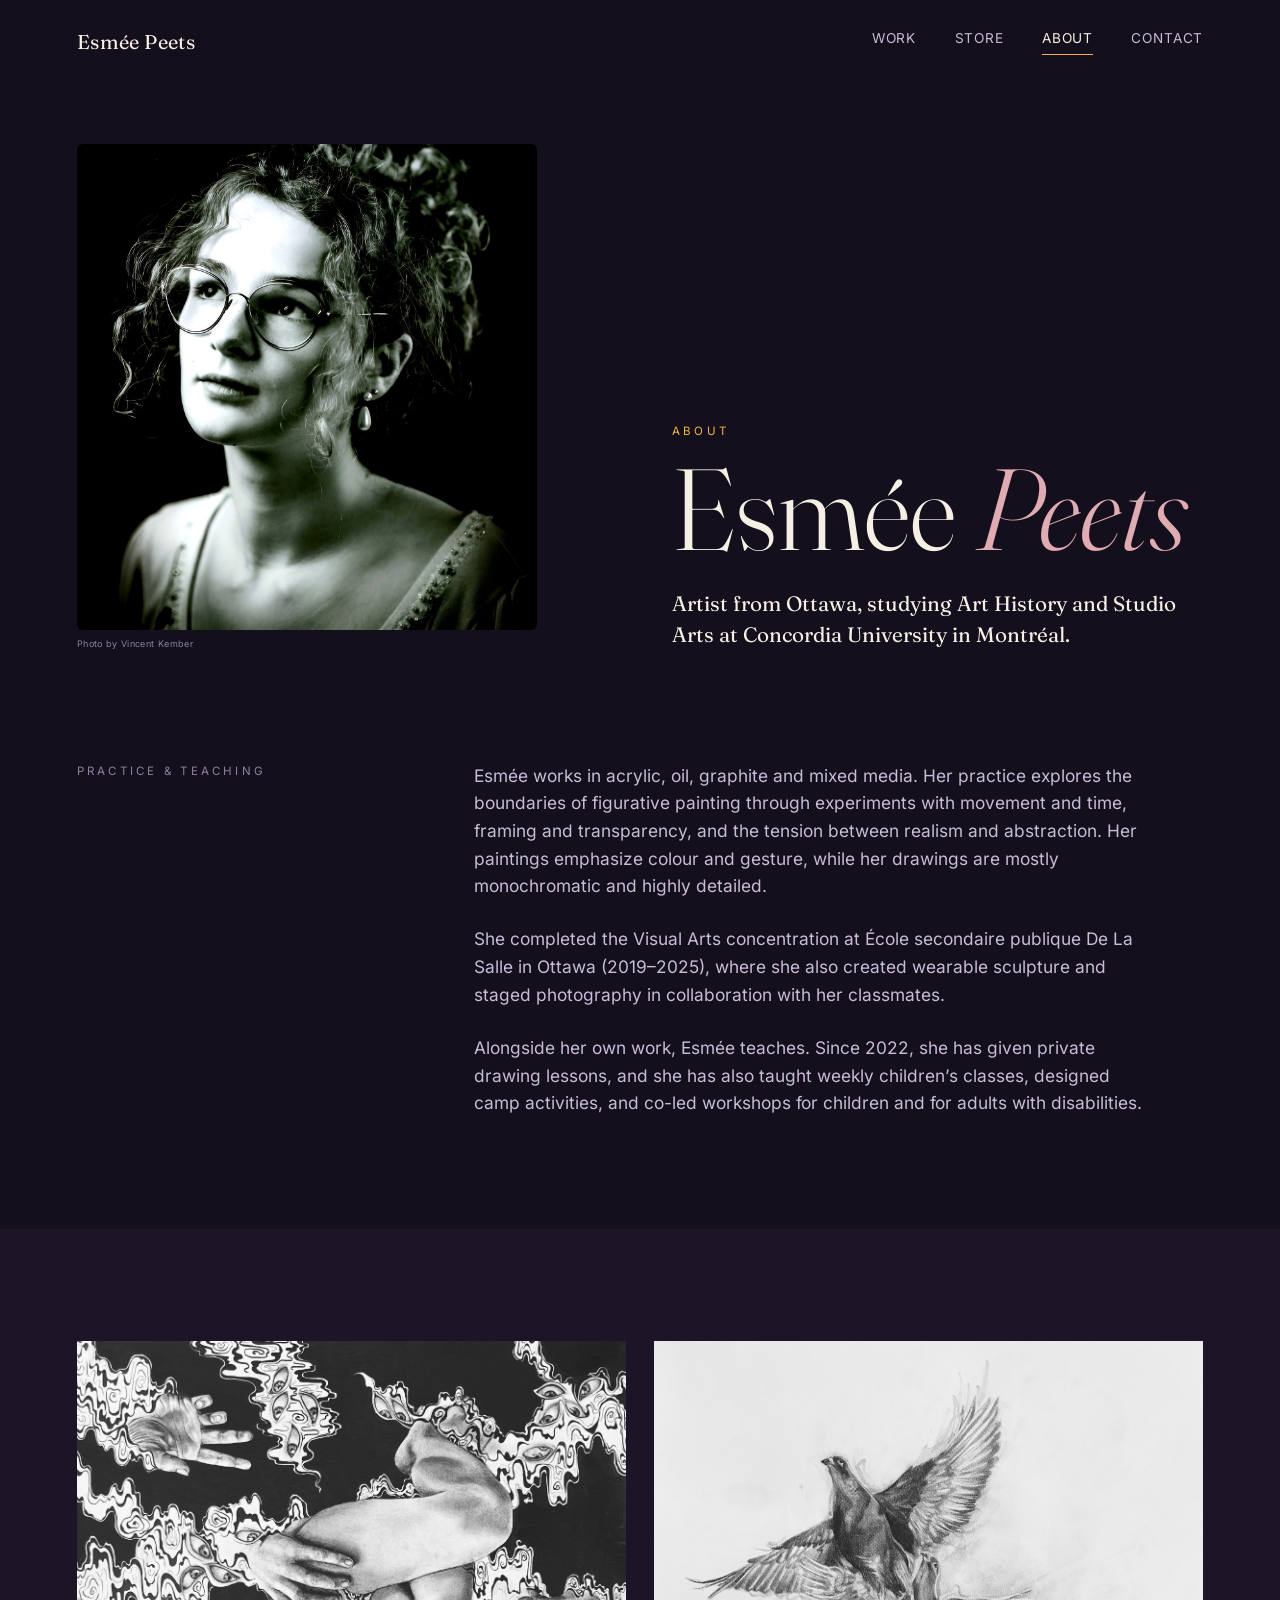
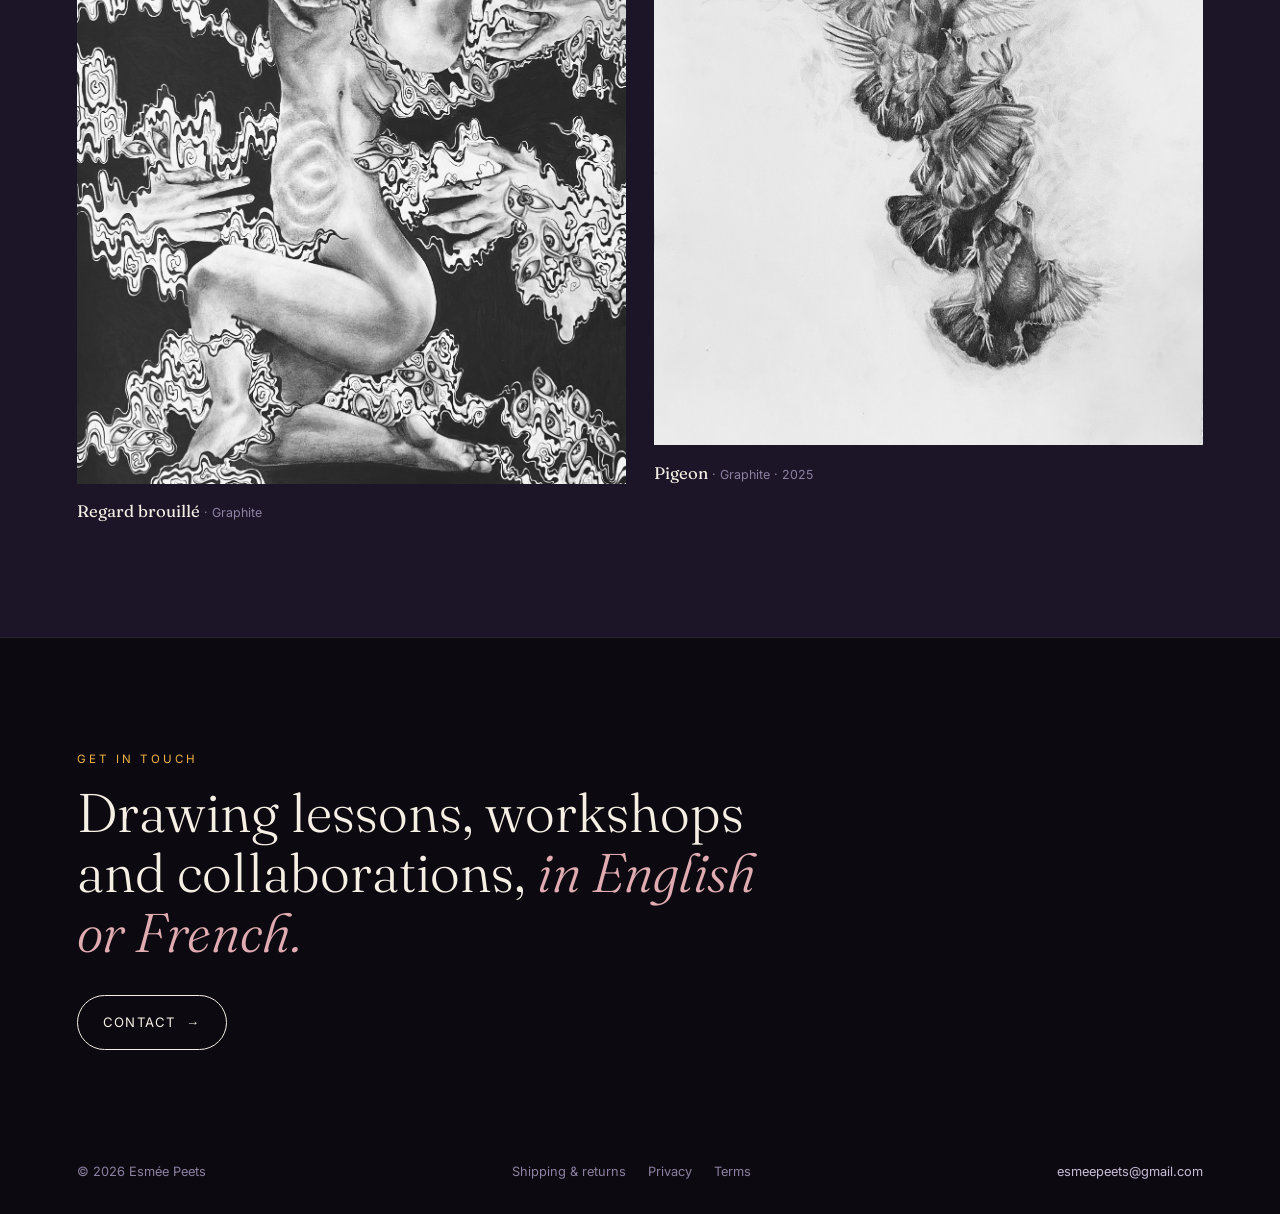
==== commit 24fc5d64: "About: new bio, remove CV sections (experience, education, certifications) Co-Authored-By: Claude So" ====
--- a/about/index.html
+++ b/about/index.html
@@ -81,81 +81,9 @@
       <section style="max-width:var(--max-w); margin:0 auto; padding:var(--section-y) 0; display:grid; grid-template-columns:repeat(auto-fit, minmax(min(100%, 240px), 1fr)); gap:var(--split-gap)">
         <div data-reveal="1" style="font-size:var(--fs-eyebrow); letter-spacing:var(--tr-eyebrow); text-transform:uppercase; color:var(--ink-faint)">Practice &amp; teaching</div>
         <div style="grid-column:span 2; max-width:62ch; display:flex; flex-direction:column; gap:var(--space-lg); color:var(--ink-dim); font-size:1.08rem; text-wrap:pretty">
-          <p data-reveal="1" style="margin:0">Esmée works in acrylic, graphite and mixed media. Her paintings stay close to the body (hands, a neck, the side of a face), set in saturated berry and violet over hand-drawn patterned grounds. Her graphite drawings work in monochrome and fine detail: layered faces, a flock of pigeons, a small dog wrapped in a blanket.</p>
-          <p data-reveal="1" style="margin:0">She completed the Visual Arts concentration at École secondaire publique De La Salle in Ottawa (2019–2025), and has made wearable sculpture and staged photography in collaboration with Charlotte Burnett Vachon and Claire Lacroix.</p>
-          <p data-reveal="1" style="margin:0">Alongside her own work, she teaches. She has given private drawing lessons since 2022, taught weekly children's classes with Mon Samedi Dans Les Arts, and in summer 2026 joined the Ottawa Art Gallery's Learning and Engagement department, programming camp activities, leading gallery tours, and running workshops for children and adults with disabilities.</p>
-          <p data-reveal="1" style="margin:0">She works in English and French, and has sung soprano with Ottawa choirs since 2015.</p>
-        </div>
-      </section>
-
-      <section style="max-width:var(--max-w); margin:0 auto; padding-bottom:var(--section-y)">
-        <div data-reveal="1" style="display:flex; justify-content:space-between; align-items:end; gap:var(--space-lg); flex-wrap:wrap; padding-bottom:var(--space-lg); border-bottom:1px solid var(--line)">
-          <h2 style="margin:0; font-family:var(--serif); font-weight:var(--fw-heading); font-size:var(--fs-h2); line-height:var(--lh-heading)">Experience</h2>
-          <span style="font-size:var(--fs-meta); color:var(--text-meta)">Gallery, teaching &amp; outreach</span>
-        </div>
-        
-          <div data-reveal="1" style="display:grid; grid-template-columns:repeat(auto-fit, minmax(min(100%, 200px), 1fr)); gap:var(--space-md) var(--space-3xl); padding:var(--space-xl) 0; border-bottom:1px solid var(--line)">
-            <div style="font-size:var(--fs-cv); color:var(--gold); font-variant-numeric:tabular-nums"><span class="sc-interp">Jun – Aug 2026</span></div>
-            <div style="grid-column:span 2">
-              <div style="font-family:var(--serif); font-size:1.35rem; line-height:1.25"><span class="sc-interp">Community Programs Assistant</span></div>
-              <div style="font-size:var(--fs-cv); color:var(--ink-dim); margin-top:4px"><span class="sc-interp">Ottawa Art Gallery, Learning and Engagement</span></div>
-              <p style="margin:var(--space-sm) 0 0; font-size:var(--fs-cv); color:var(--text-meta); max-width:60ch"><span class="sc-interp">Programmed artistic activities for summer camp sessions, coordinated guest-artist workshops and visits, led gallery tours, ran art workshops for children and adults with disabilities, and managed a team of camp assistants.</span></p>
-            </div>
-          </div>
-        
-          <div data-reveal="1" style="display:grid; grid-template-columns:repeat(auto-fit, minmax(min(100%, 200px), 1fr)); gap:var(--space-md) var(--space-3xl); padding:var(--space-xl) 0; border-bottom:1px solid var(--line)">
-            <div style="font-size:var(--fs-cv); color:var(--gold); font-variant-numeric:tabular-nums"><span class="sc-interp">Apr – Jun 2026</span></div>
-            <div style="grid-column:span 2">
-              <div style="font-family:var(--serif); font-size:1.35rem; line-height:1.25"><span class="sc-interp">Visual Arts Assistant</span></div>
-              <div style="font-size:var(--fs-cv); color:var(--ink-dim); margin-top:4px"><span class="sc-interp">Centre d'Excellence Artistique de l'Ontario, EPS De La Salle</span></div>
-              <p style="margin:var(--space-sm) 0 0; font-size:var(--fs-cv); color:var(--text-meta); max-width:60ch"><span class="sc-interp">Created material kits for guest-artist workshops, supported students with the technical application of materials, hung and framed artworks, and mounted large-scale exhibitions.</span></p>
-            </div>
-          </div>
-        
-          <div data-reveal="1" style="display:grid; grid-template-columns:repeat(auto-fit, minmax(min(100%, 200px), 1fr)); gap:var(--space-md) var(--space-3xl); padding:var(--space-xl) 0; border-bottom:1px solid var(--line)">
-            <div style="font-size:var(--fs-cv); color:var(--gold); font-variant-numeric:tabular-nums"><span class="sc-interp">Jan 2026 – present</span></div>
-            <div style="grid-column:span 2">
-              <div style="font-family:var(--serif); font-size:1.35rem; line-height:1.25"><span class="sc-interp">Student Ambassador</span></div>
-              <div style="font-size:var(--fs-cv); color:var(--ink-dim); margin-top:4px"><span class="sc-interp">Concordia University, Advancement Engagement Centre</span></div>
-              <p style="margin:var(--space-sm) 0 0; font-size:var(--fs-cv); color:var(--text-meta); max-width:60ch"><span class="sc-interp">Alumni and community outreach on current university projects, and fundraising to support students and university initiatives.</span></p>
-            </div>
-          </div>
-        
-          <div data-reveal="1" style="display:grid; grid-template-columns:repeat(auto-fit, minmax(min(100%, 200px), 1fr)); gap:var(--space-md) var(--space-3xl); padding:var(--space-xl) 0; border-bottom:1px solid var(--line)">
-            <div style="font-size:var(--fs-cv); color:var(--gold); font-variant-numeric:tabular-nums"><span class="sc-interp">Oct – Dec 2023</span></div>
-            <div style="grid-column:span 2">
-              <div style="font-family:var(--serif); font-size:1.35rem; line-height:1.25"><span class="sc-interp">Art Instructor</span></div>
-              <div style="font-size:var(--fs-cv); color:var(--ink-dim); margin-top:4px"><span class="sc-interp">Mon Samedi Dans Les Arts, Centre d'Excellence des Arts de l'Ontario</span></div>
-              <p style="margin:var(--space-sm) 0 0; font-size:var(--fs-cv); color:var(--text-meta); max-width:60ch"><span class="sc-interp">Planned and delivered weekly art lessons for a group of 15–20 children, adapting activities to varied learning needs.</span></p>
-            </div>
-          </div>
-        
-          <div data-reveal="1" style="display:grid; grid-template-columns:repeat(auto-fit, minmax(min(100%, 200px), 1fr)); gap:var(--space-md) var(--space-3xl); padding:var(--space-xl) 0; border-bottom:1px solid var(--line)">
-            <div style="font-size:var(--fs-cv); color:var(--gold); font-variant-numeric:tabular-nums"><span class="sc-interp">Aug 2022 – Jun 2024</span></div>
-            <div style="grid-column:span 2">
-              <div style="font-family:var(--serif); font-size:1.35rem; line-height:1.25"><span class="sc-interp">Instructor, Private Drawing Lessons</span></div>
-              <div style="font-size:var(--fs-cv); color:var(--ink-dim); margin-top:4px"><span class="sc-interp">Ottawa</span></div>
-              <p style="margin:var(--space-sm) 0 0; font-size:var(--fs-cv); color:var(--text-meta); max-width:60ch"><span class="sc-interp">Individualized lesson plans aligned with each student’s goals and skill level, with one-on-one feedback and progress guidance.</span></p>
-            </div>
-          </div>
-        
-      </section>
-
-      <section style="max-width:var(--max-w); margin:0 auto; padding-bottom:var(--section-y); display:grid; grid-template-columns:repeat(auto-fit, minmax(min(100%, 300px), 1fr)); gap:var(--split-gap)">
-        <div data-reveal="1">
-          <h3 style="margin:0; padding-bottom:var(--space-md); border-bottom:1px solid var(--line); font-family:var(--serif); font-weight:var(--fw-heading); font-size:1.5rem">Education</h3>
-          <div style="display:flex; flex-direction:column; gap:var(--space-lg); margin-top:var(--space-lg); font-size:var(--fs-cv)">
-            <div><div style="color:var(--gold)">2025 – present</div><div style="margin-top:2px">Concordia University, Montréal</div><div style="color:var(--ink-dim)">Major, Art History and Studio Arts</div></div>
-            <div><div style="color:var(--gold)">2019 – 2025</div><div style="margin-top:2px">École secondaire publique De La Salle, Ottawa</div><div style="color:var(--ink-dim)">Visual Arts concentration</div></div>
-          </div>
-        </div>
-        <div data-reveal="1" data-delay=".1">
-          <h3 style="margin:0; padding-bottom:var(--space-md); border-bottom:1px solid var(--line); font-family:var(--serif); font-weight:var(--fw-heading); font-size:1.5rem">Also</h3>
-          <div style="display:flex; flex-direction:column; gap:var(--space-lg); margin-top:var(--space-lg); font-size:var(--fs-cv)">
-            <div><div style="color:var(--gold)">Languages</div><div style="margin-top:2px">English and French (bilingual)</div></div>
-            <div><div style="color:var(--gold)">Music</div><div style="margin-top:2px">Soprano, various choirs, Ottawa · 2015 – present</div></div>
-            <div><div style="color:var(--gold)">Certifications</div><div style="margin-top:2px">First Aid (Red Cross) · HIGH FIVE Training</div></div>
-          </div>
+          <p data-reveal="1" style="margin:0">Esmée works in acrylic, oil, graphite and mixed media. Her practice explores the boundaries of figurative painting through experiments with movement and time, framing and transparency, and the tension between realism and abstraction. Her paintings emphasize colour and gesture, while her drawings are mostly monochromatic and highly detailed.</p>
+          <p data-reveal="1" style="margin:0">She completed the Visual Arts concentration at École secondaire publique De La Salle in Ottawa (2019–2025), where she also created wearable sculpture and staged photography in collaboration with her classmates.</p>
+          <p data-reveal="1" style="margin:0">Alongside her own work, Esmée teaches. Since 2022, she has given private drawing lessons, and she has also taught weekly children’s classes, designed camp activities, and co-led workshops for children and for adults with disabilities.</p>
         </div>
       </section>
 
@@ -225,6 +153,6 @@
   <div data-curtain style="position: fixed; inset: 0px; z-index: var(--z-curtain); pointer-events: none; display: flex;"><span style="flex: 1 1 0%; margin-right: -1px; background: linear-gradient(to right, #360167, #6B0772, #AF1281, #CF268A, #E65C9C, #FB8CAB) 0% 0 / 400% 100%; transform: scaleY(0); transform-origin: center bottom; transition: none;"></span><span style="flex: 1 1 0%; margin-right: -1px; background: linear-gradient(to right, #360167, #6B0772, #AF1281, #CF268A, #E65C9C, #FB8CAB) 33.333% 0 / 400% 100%; transform: scaleY(0); transform-origin: center bottom; transition: none;"></span><span style="flex: 1 1 0%; margin-right: -1px; background: linear-gradient(to right, #360167, #6B0772, #AF1281, #CF268A, #E65C9C, #FB8CAB) 66.667% 0 / 400% 100%; transform: scaleY(0); transform-origin: center bottom; transition: none;"></span><span style="flex: 1 1 0%; background: linear-gradient(to right, #360167, #6B0772, #AF1281, #CF268A, #E65C9C, #FB8CAB) 100% 0 / 400% 100%; transform: scaleY(0); transform-origin: center bottom; transition: none;"></span></div>
   
 </div></div></div>
-<script id="ep-data" type="application/json">{"works":[{"id":"flux","title":"Flux","cat":"painting","src":"/assets/img/flux.jpg","medium":"Acrylic on canvas","meta":"Acrylic on canvas · 36 x 48 in","dimsLine":"36 x 48 in","yearLine":"","noteLine":"Grade 12 series"},{"id":"jecoute","title":"J'écoute","cat":"painting","src":"/assets/img/jecoute.jpg","medium":"Acrylic on canvas","meta":"Acrylic on canvas · 16 x 20 in","dimsLine":"16 x 20 in","yearLine":"","noteLine":"Grade 12 series"},{"id":"regard-brouille","title":"Regard brouillé","cat":"drawing","src":"/assets/img/regard-brouille.jpg","medium":"Graphite","meta":"Graphite","dimsLine":"Dimensions to confirm","yearLine":"","noteLine":"Grade 10 studio work"},{"id":"etreinte","title":"Étreinte","cat":"painting","src":"/assets/img/etreinte.jpg","medium":"Acrylic on canvas","meta":"Acrylic on canvas · 30 x 40 in","dimsLine":"30 x 40 in","yearLine":"","noteLine":"Grade 12 series"},{"id":"brumeuse","title":"Brumeuse","cat":"collab","src":"/assets/img/brumeuse.jpg","medium":"Mixed media","meta":"Mixed media · 2024","dimsLine":"","yearLine":"2024","noteLine":"With Charlotte Burnett Vachon"},{"id":"pigeon","title":"Pigeon","cat":"drawing","src":"/assets/img/pigeon.jpg","medium":"Graphite","meta":"Graphite · 2025","dimsLine":"Dimensions to confirm","yearLine":"2025","noteLine":""},{"id":"resonance","title":"Résonance","cat":"painting","src":"/assets/img/resonance.jpg","medium":"Acrylic on canvas","meta":"Acrylic on canvas · 30 x 40 in","dimsLine":"30 x 40 in","yearLine":"","noteLine":"Grade 12 series"},{"id":"still-life","title":"Still Life","cat":"mixed","src":"/assets/img/still-life.jpg","medium":"Mixed media","meta":"Mixed media · 2025","dimsLine":"Dimensions to confirm","yearLine":"2025","noteLine":""},{"id":"la-vie-en-rose","title":"La vie en rose","cat":"painting","src":"/assets/img/la-vie-en-rose.jpg","medium":"Acrylic","meta":"Acrylic · 2023","dimsLine":"Dimensions to confirm","yearLine":"2023","noteLine":""},{"id":"inspiration","title":"Inspiration","cat":"painting","src":"/assets/img/inspiration.jpg","medium":"Acrylic on canvas","meta":"Acrylic on canvas · 30 x 40 in","dimsLine":"30 x 40 in","yearLine":"","noteLine":"Grade 12 series"},{"id":"gloutonne","title":"Gloutonne","cat":"collab","src":"/assets/img/gloutonne.jpg","medium":"Photography","meta":"Photography · 2024","dimsLine":"Dimensions to confirm","yearLine":"2024","noteLine":"With Claire Lacroix"},{"id":"portrait-decoupe","title":"Portrait découpé","cat":"drawing","src":"/assets/img/portrait-decoupe.jpg","medium":"Graphite","meta":"Graphite","dimsLine":"Dimensions to confirm","yearLine":"","noteLine":"Grade 9 studio work"},{"id":"epanouissement","title":"Épanouissement","cat":"painting","src":"/assets/img/epanouissement.jpg","medium":"Acrylic on canvas","meta":"Acrylic on canvas · 16 x 24 in · 2025","dimsLine":"16 x 24 in","yearLine":"2025","noteLine":""},{"id":"smokin-cocotte","title":"Smokin' Cocotte","cat":"collab","src":"/assets/img/smokin-cocotte.jpg","medium":"Mixed media","meta":"Mixed media · 2023","dimsLine":"","yearLine":"2023","noteLine":"With Charlotte Burnett Vachon"},{"id":"grand-papa","title":"Grand-papa","cat":"painting","src":"/assets/img/grand-papa.jpg","medium":"Acrylic on canvas","meta":"Acrylic on canvas","dimsLine":"Dimensions to confirm","yearLine":"","noteLine":"Grade 10 studio work"},{"id":"chien-etude","title":"Untitled (Dog Study)","cat":"drawing","src":"/assets/img/chien-etude.jpg","medium":"Graphite","meta":"Graphite","dimsLine":"Dimensions to confirm","yearLine":"","noteLine":""}],"prices":{"flux":null,"jecoute":null,"regard-brouille":null,"etreinte":null,"pigeon":null,"still-life":null,"la-vie-en-rose":null,"inspiration":null,"grand-papa":null,"chien-etude":null},"status":{"flux":"available","jecoute":"sold","regard-brouille":"available","etreinte":"sold","pigeon":"sold","still-life":"sold","la-vie-en-rose":"sold","inspiration":"available","grand-papa":"sold","chien-etude":"sold"},"storeCats":["all","painting","drawing"],"storeViews":["forsale","sold"],"cats":["all","painting","drawing","collab","mixed"],"reasons":["Commission","Drawing lessons","Purchase inquiry","Something else"]}</script>
+<script id="ep-data" type="application/json">{"works":[{"id":"flux","title":"Flux","cat":"painting","src":"/assets/img/flux.jpg","medium":"Acrylic on canvas","meta":"Acrylic on canvas · 36 x 48 in","dimsLine":"36 x 48 in","yearLine":"","noteLine":"Grade 12 series"},{"id":"jecoute","title":"J'écoute","cat":"painting","src":"/assets/img/jecoute.jpg","medium":"Acrylic on canvas","meta":"Acrylic on canvas · 16 x 20 in","dimsLine":"16 x 20 in","yearLine":"","noteLine":"Grade 12 series"},{"id":"regard-brouille","title":"Regard brouillé","cat":"drawing","src":"/assets/img/regard-brouille.jpg","medium":"Graphite","meta":"Graphite","dimsLine":"Dimensions to confirm","yearLine":"","noteLine":"Grade 10 studio work"},{"id":"etreinte","title":"Étreinte","cat":"painting","src":"/assets/img/etreinte.jpg","medium":"Acrylic on canvas","meta":"Acrylic on canvas · 30 x 40 in","dimsLine":"30 x 40 in","yearLine":"","noteLine":"Grade 12 series"},{"id":"brumeuse","title":"Brumeuse","cat":"collab","src":"/assets/img/brumeuse.jpg","medium":"Mixed media","meta":"Mixed media · 2024","dimsLine":"","yearLine":"2024","noteLine":"With Charlotte Burnett Vachon"},{"id":"pigeon","title":"Pigeon","cat":"drawing","src":"/assets/img/pigeon.jpg","medium":"Graphite","meta":"Graphite · 2025","dimsLine":"Dimensions to confirm","yearLine":"2025","noteLine":""},{"id":"resonance","title":"Résonance","cat":"painting","src":"/assets/img/resonance.jpg","medium":"Acrylic on canvas","meta":"Acrylic on canvas · 30 x 40 in","dimsLine":"30 x 40 in","yearLine":"","noteLine":"Grade 12 series"},{"id":"still-life","title":"Still Life","cat":"mixed","src":"/assets/img/still-life.jpg","medium":"Mixed media","meta":"Mixed media · 2025","dimsLine":"Dimensions to confirm","yearLine":"2025","noteLine":""},{"id":"la-vie-en-rose","title":"La vie en rose","cat":"painting","src":"/assets/img/la-vie-en-rose.jpg","medium":"Acrylic","meta":"Acrylic · 2023","dimsLine":"Dimensions to confirm","yearLine":"2023","noteLine":""},{"id":"inspiration","title":"Inspiration","cat":"painting","src":"/assets/img/inspiration.jpg","medium":"Acrylic on canvas","meta":"Acrylic on canvas · 30 x 40 in","dimsLine":"30 x 40 in","yearLine":"","noteLine":"Grade 12 series"},{"id":"gloutonne","title":"Gloutonne","cat":"collab","src":"/assets/img/gloutonne.jpg","medium":"Photography","meta":"Photography · 2024","dimsLine":"Dimensions to confirm","yearLine":"2024","noteLine":"With Claire Lacroix"},{"id":"portrait-decoupe","title":"Portrait découpé","cat":"drawing","src":"/assets/img/portrait-decoupe.jpg","medium":"Graphite","meta":"Graphite","dimsLine":"Dimensions to confirm","yearLine":"","noteLine":"Grade 9 studio work"},{"id":"epanouissement","title":"Épanouissement","cat":"painting","src":"/assets/img/epanouissement.jpg","medium":"Acrylic on canvas","meta":"Acrylic on canvas · 16 x 24 in · 2025","dimsLine":"16 x 24 in","yearLine":"2025","noteLine":""},{"id":"smokin-cocotte","title":"Smokin' Cocotte","cat":"collab","src":"/assets/img/smokin-cocotte.jpg","medium":"Mixed media","meta":"Mixed media · 2023","dimsLine":"","yearLine":"2023","noteLine":"With Charlotte Burnett Vachon"},{"id":"grand-papa","title":"Grand-papa","cat":"painting","src":"/assets/img/grand-papa.jpg","medium":"Acrylic on canvas","meta":"Acrylic on canvas","dimsLine":"Dimensions to confirm","yearLine":"","noteLine":"Grade 10 studio work"},{"id":"chien-etude","title":"Untitled (Dog Study)","cat":"drawing","src":"/assets/img/chien-etude.jpg","medium":"Graphite","meta":"Graphite","dimsLine":"Dimensions to confirm","yearLine":"","noteLine":""}],"prices":{"flux":600,"jecoute":null,"regard-brouille":250,"etreinte":null,"pigeon":null,"still-life":null,"la-vie-en-rose":null,"inspiration":500,"grand-papa":null,"chien-etude":null},"status":{"flux":"sold","jecoute":"sold","regard-brouille":"available","etreinte":"sold","pigeon":"sold","still-life":"sold","la-vie-en-rose":"sold","inspiration":"available","grand-papa":"sold","chien-etude":"sold"},"storeCats":["all","painting","drawing"],"storeViews":["forsale","sold"],"cats":["all","painting","drawing","collab","mixed"],"reasons":["Commission","Drawing lessons","Purchase inquiry","Something else"]}</script>
 </body>
 </html>
--- a/assets/site.css
+++ b/assets/site.css
@@ -308,6 +308,12 @@
 .ep-prose li{margin-top:.5rem}
 .ep-prose a{color:var(--ink);border-bottom:1px solid var(--gold)}
 .ep-draft{margin-top:var(--space-xl);padding:.9rem 1.1rem;border:1px dashed var(--gold);border-radius:var(--radius-sm);font-size:var(--fs-small);color:var(--ink-dim);line-height:1.5}
+.ep-table-wrap{margin-top:var(--space-lg);overflow-x:auto}
+.ep-table{width:100%;border-collapse:collapse;font-size:var(--fs-small);min-width:420px}
+.ep-table th,.ep-table td{padding:.8rem .9rem;border-bottom:1px solid var(--line);text-align:right;font-weight:var(--fw-regular);color:var(--ink)}
+.ep-table th:first-child{text-align:left}
+.ep-table thead th{font-size:var(--fs-eyebrow);letter-spacing:var(--tr-eyebrow);text-transform:uppercase;color:var(--ink-faint)}
+.ep-table small{display:block;margin-top:.2rem;font-size:var(--fs-meta);color:var(--ink-faint)}
 .ep-foot-links{display:flex;flex-wrap:wrap;gap:.4rem 1.4rem}
 .ep-foot-links a{color:var(--ink-faint)}
 .ep-foot-links a:hover{color:var(--gold)}
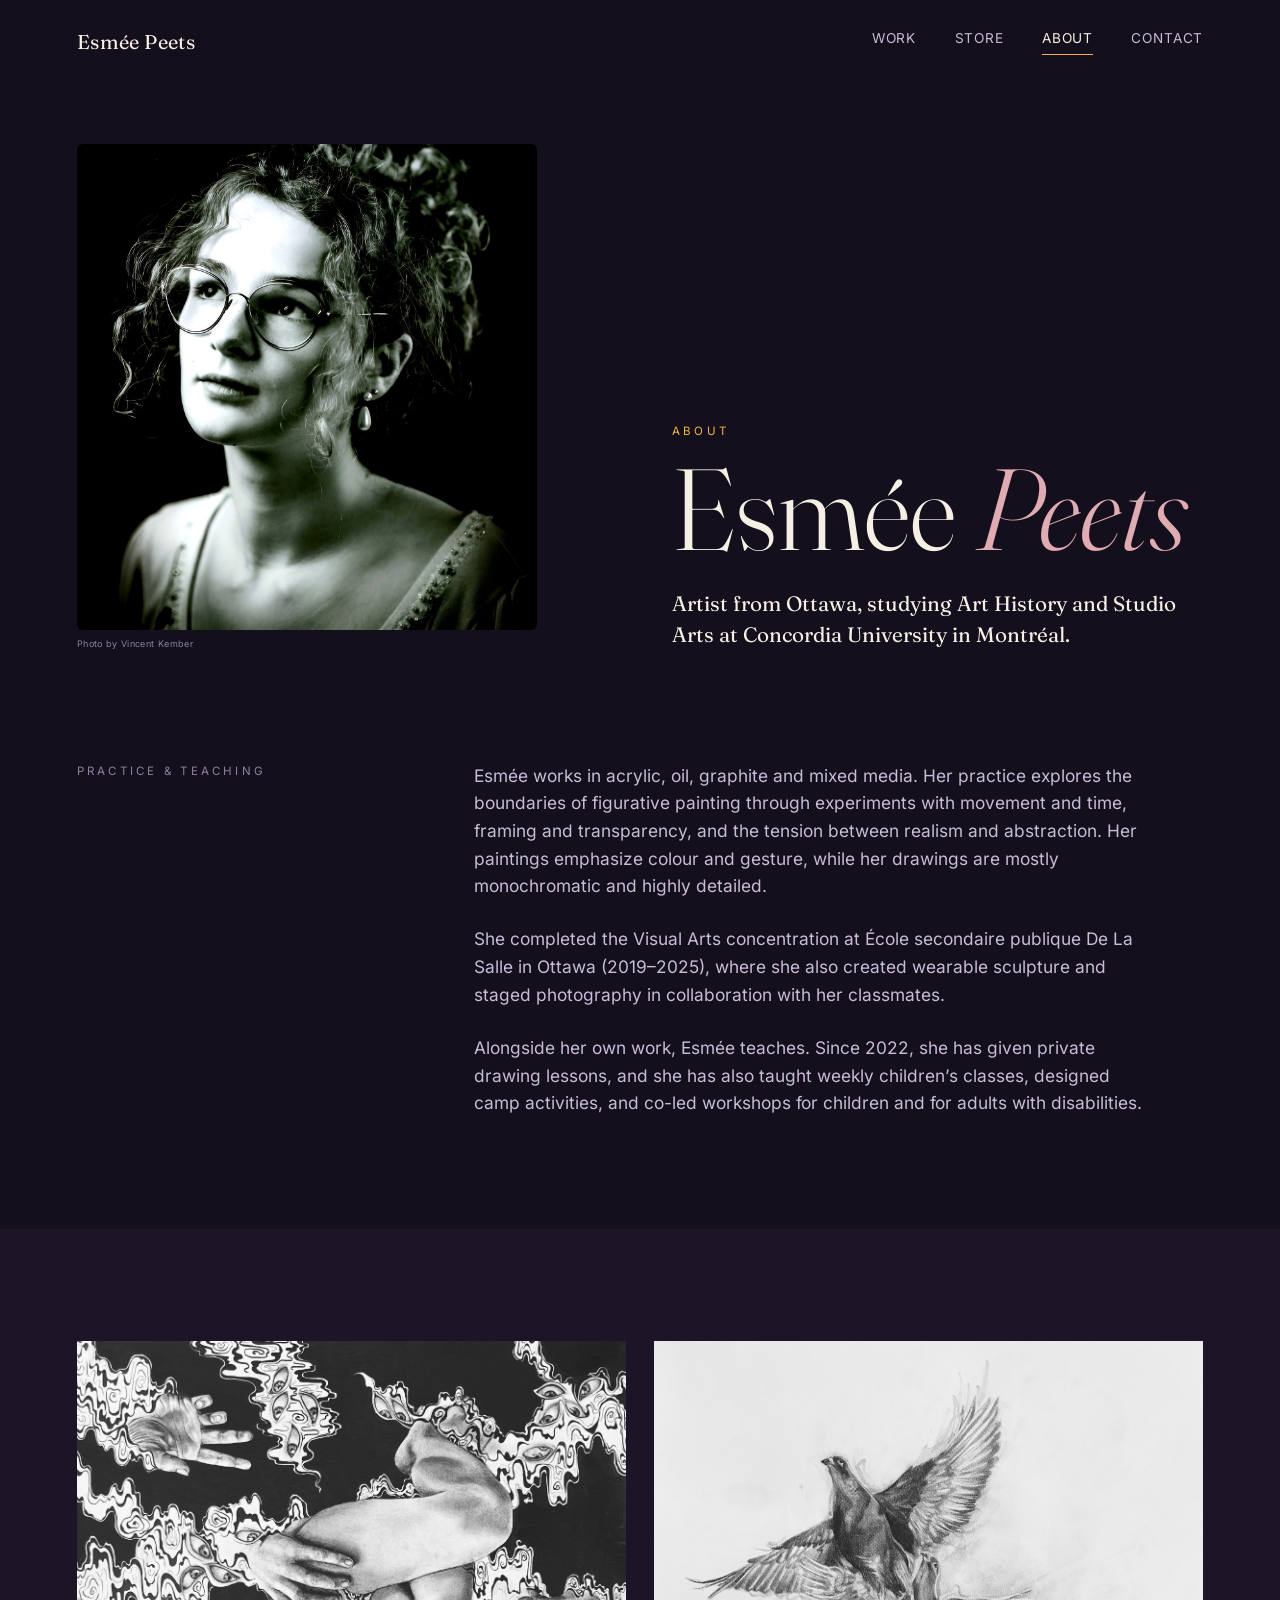
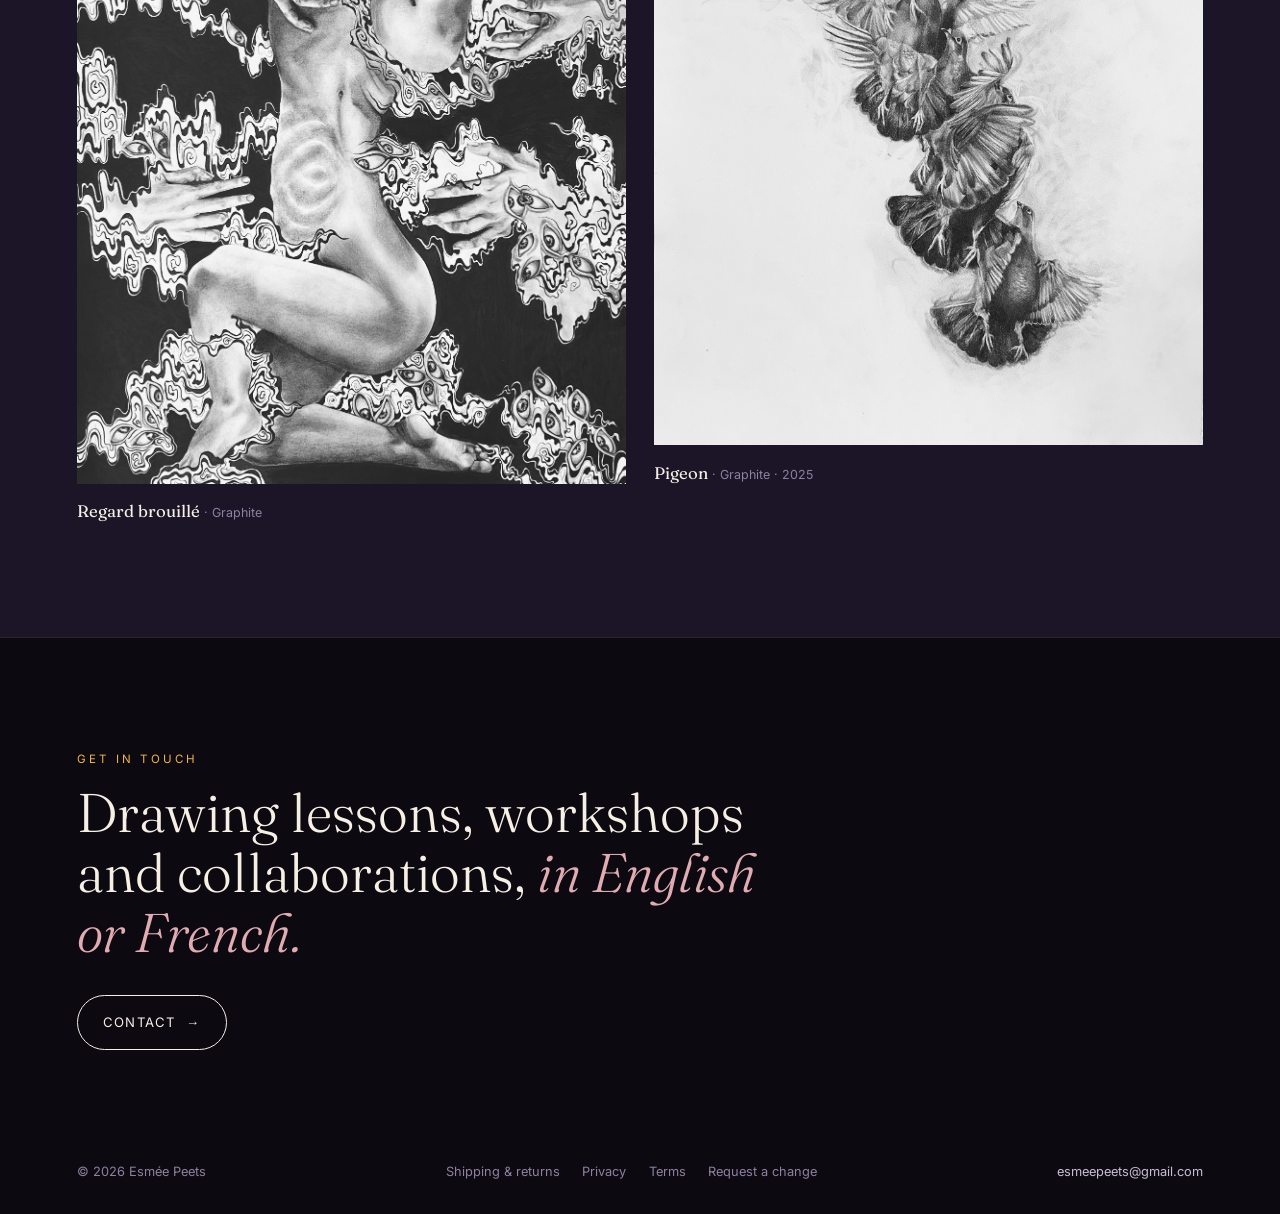
==== commit ee0413ec: "Add Request a change link to the footer Co-Authored-By: Claude Opus 5.5 <noreply@anthropic.com>" ====
--- a/about/index.html
+++ b/about/index.html
@@ -118,7 +118,7 @@
         </div>
       
       <div style="display:flex; flex-wrap:wrap; justify-content:space-between; gap:var(--space-md); font-size:var(--fs-footer); color:var(--ink-faint)">
-        <span>© 2026 Esmée Peets</span><span class="ep-foot-links"><a href="/shipping-returns/" data-go="shipping">Shipping &amp; returns</a><a href="/privacy/" data-go="privacy">Privacy</a><a href="/terms/" data-go="terms">Terms</a></span>
+        <span>© 2026 Esmée Peets</span><span class="ep-foot-links"><a href="/shipping-returns/" data-go="shipping">Shipping &amp; returns</a><a href="/privacy/" data-go="privacy">Privacy</a><a href="/terms/" data-go="terms">Terms</a><a class="ep-foot-req" href="https://www.matthewmenardmusic.com/alterations" target="_blank" rel="noopener">Request a change</a></span>
         <a href="mailto:esmeepeets@gmail.com" style="color:var(--ink-dim)">esmeepeets@gmail.com</a>
       </div>
     </div>
--- a/assets/site.css
+++ b/assets/site.css
@@ -317,4 +317,6 @@
 .ep-foot-links{display:flex;flex-wrap:wrap;gap:.4rem 1.4rem}
 .ep-foot-links a{color:var(--ink-faint)}
 .ep-foot-links a:hover{color:var(--gold)}
-
+.ep-foot-req{padding:.15rem 0;margin:-.15rem 0}
+.ep-foot-req:focus-visible{outline:2px solid var(--gold);outline-offset:2px}
+
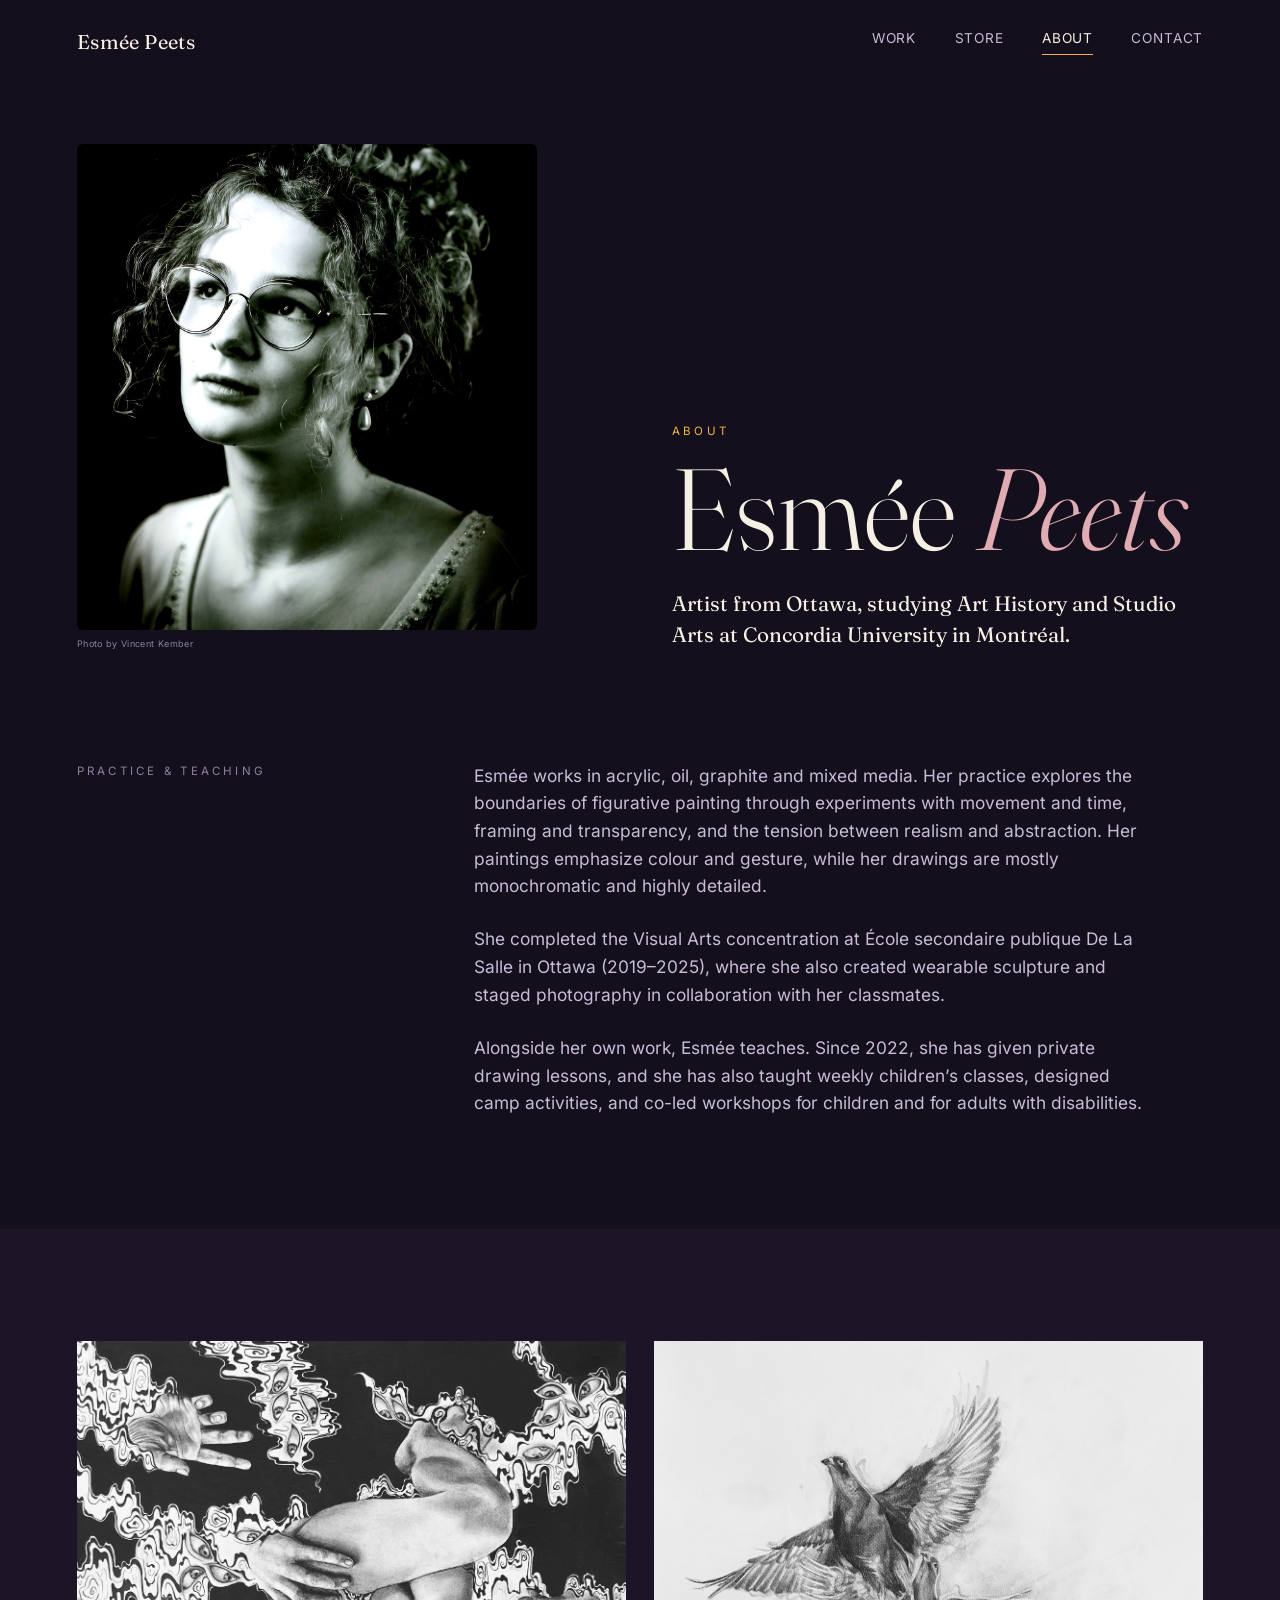
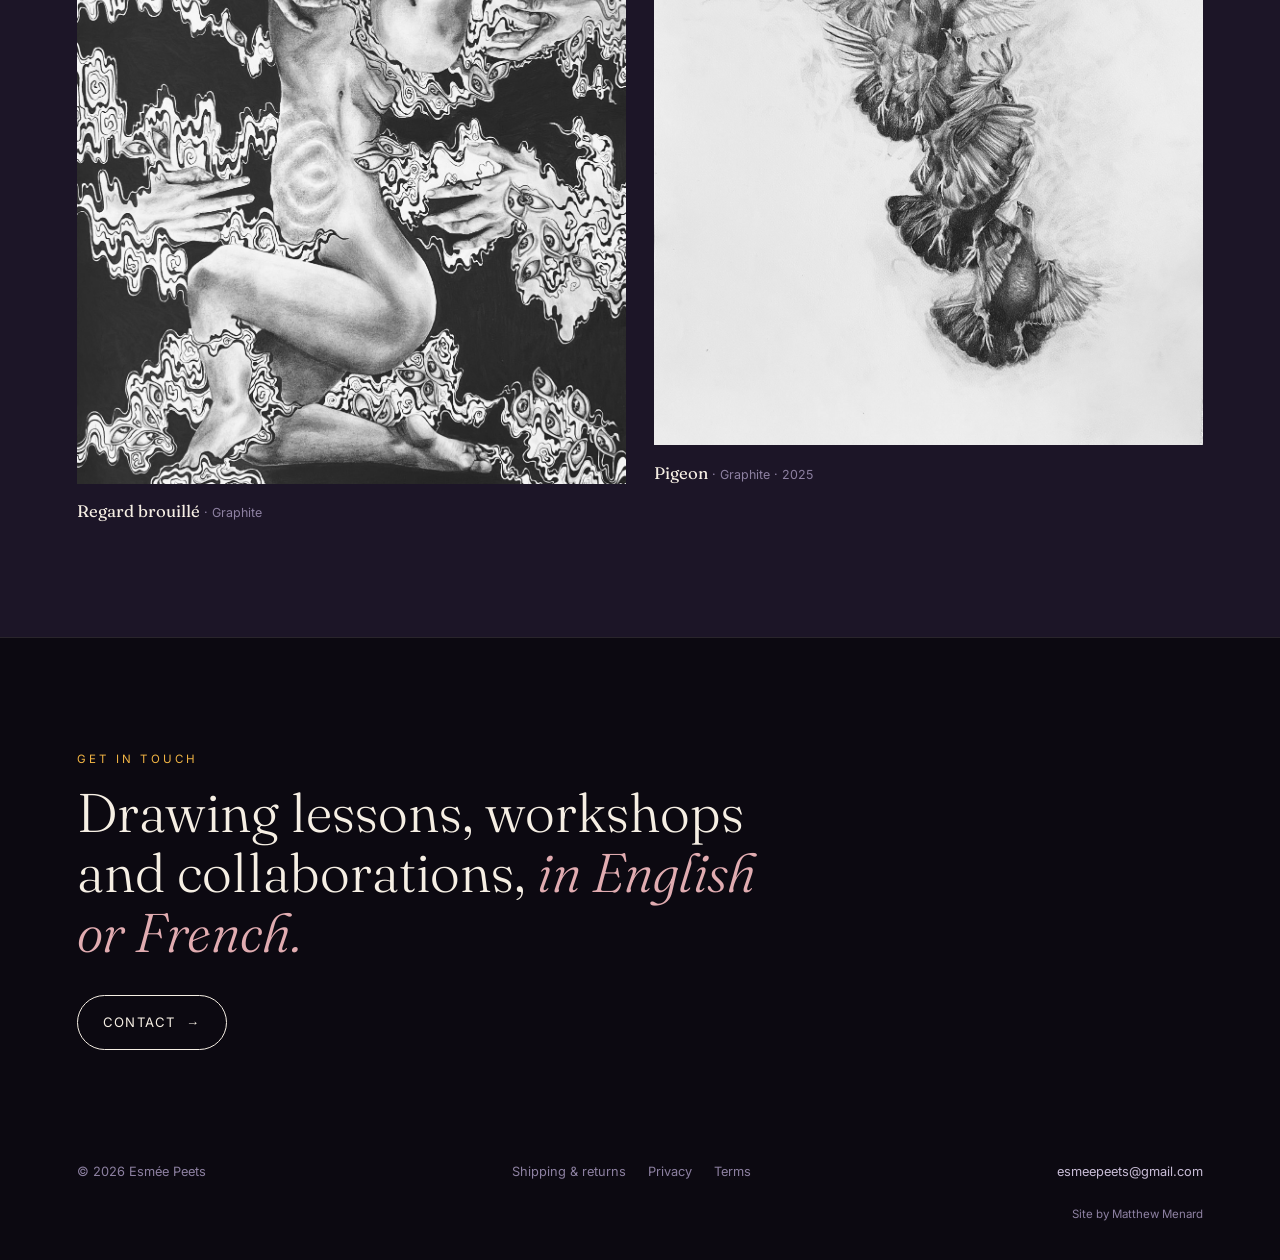
==== commit b244e469: "Footer: replace Request a change link with a subtle site credit "Site by Matthew Menard" on its own " ====
--- a/about/index.html
+++ b/about/index.html
@@ -118,9 +118,10 @@
         </div>
       
       <div style="display:flex; flex-wrap:wrap; justify-content:space-between; gap:var(--space-md); font-size:var(--fs-footer); color:var(--ink-faint)">
-        <span>© 2026 Esmée Peets</span><span class="ep-foot-links"><a href="/shipping-returns/" data-go="shipping">Shipping &amp; returns</a><a href="/privacy/" data-go="privacy">Privacy</a><a href="/terms/" data-go="terms">Terms</a><a class="ep-foot-req" href="https://www.matthewmenardmusic.com/alterations" target="_blank" rel="noopener">Request a change</a></span>
+        <span>© 2026 Esmée Peets</span><span class="ep-foot-links"><a href="/shipping-returns/" data-go="shipping">Shipping &amp; returns</a><a href="/privacy/" data-go="privacy">Privacy</a><a href="/terms/" data-go="terms">Terms</a></span>
         <a href="mailto:esmeepeets@gmail.com" style="color:var(--ink-dim)">esmeepeets@gmail.com</a>
       </div>
+      <p class="ep-credit"><a href="https://www.matthewmenardmusic.com/alterations" target="_blank" rel="noopener">Site by Matthew Menard</a></p>
     </div>
   </footer>
 
--- a/assets/site.css
+++ b/assets/site.css
@@ -317,6 +317,9 @@
 .ep-foot-links{display:flex;flex-wrap:wrap;gap:.4rem 1.4rem}
 .ep-foot-links a{color:var(--ink-faint)}
 .ep-foot-links a:hover{color:var(--gold)}
-.ep-foot-req{padding:.15rem 0;margin:-.15rem 0}
-.ep-foot-req:focus-visible{outline:2px solid var(--gold);outline-offset:2px}
-
+.ep-credit{margin:var(--space-md) 0 0;font-size:var(--fs-eyebrow);text-align:right}
+.ep-credit a{display:inline-block;padding:.3rem 0;color:var(--ink-faint);transition:color var(--dur-hover) var(--ease)}
+.ep-credit a:hover{color:var(--ink-dim)}
+.ep-credit a:focus-visible{outline:2px solid var(--gold);outline-offset:2px}
+@media (max-width:520px){.ep-credit{text-align:left}}
+
